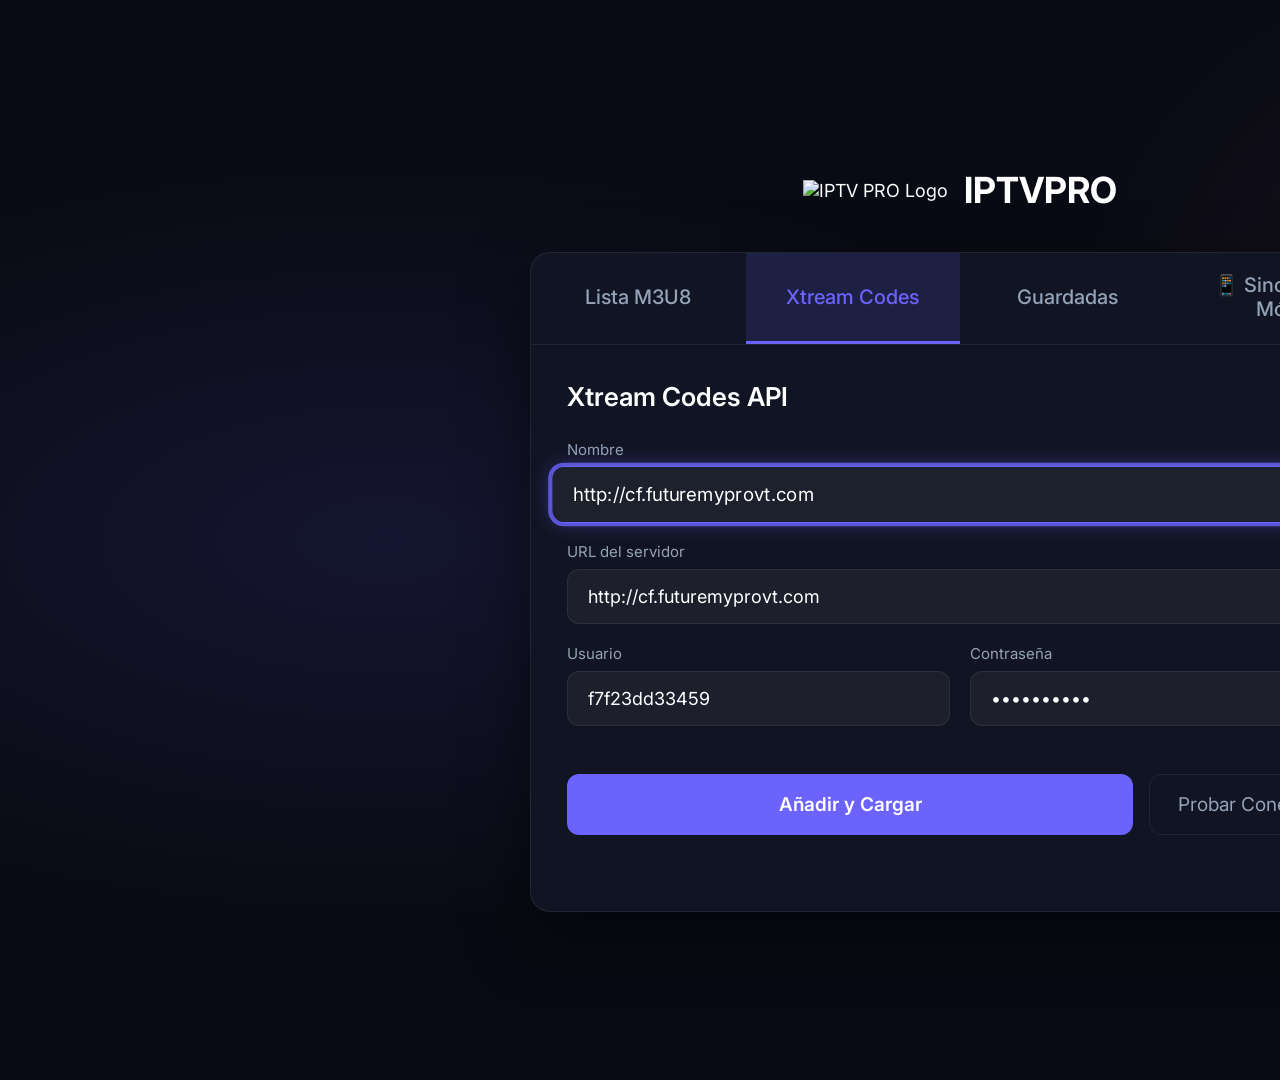
==== index.html @ 4539657c "feat: implement Tizen AVPlay video wrapper and virtual list rendering for channel grid" ====
<!DOCTYPE html>
<html lang="es">

<head>
  <meta charset="UTF-8" />
  <meta name="viewport" content="width=1920" />
  <title>IPTV Player</title>
  <script type="text/javascript" src="$WEBAPIS/webapis/webapis.js"></script>
  <link rel="preconnect" href="https://fonts.googleapis.com" />
  <link href="https://fonts.googleapis.com/css2?family=Inter:wght@300;400;500;600;700&display=swap" rel="stylesheet" />
  <link rel="stylesheet" href="css/main.css" />
  <link rel="stylesheet" href="css/components.css" />
</head>

<body>
  <div id="app">

    <!-- CAPA GLOBAL PARA VIDEO -->
  <div id="video-layer" style="position:absolute; left:0; top:0; width:0; height:0; z-index:50; pointer-events:none;">
    <object id="av-player" type="application/avplayer" style="width:100%; height:100%; display:block;"></object>
  </div>

    <!-- ══ SETUP ══ -->
    <div id="view-setup" class="view active">
      <div class="setup-bg"></div>
      <div class="setup-container">
        <div class="setup-logo">
          <img src="img/logo.png" alt="IPTV PRO Logo" class="logo-img" />
          <h1 class="app-title">IPTV<span class="title-pro">PRO</span></h1>
        </div>
        <div class="setup-card">
          <div class="tab-bar">
            <button class="tab-btn active" data-tab="m3u">Lista M3U8</button>
            <button class="tab-btn" data-tab="xtream">Xtream Codes</button>
            <button class="tab-btn" data-tab="saved">Guardadas</button>
            <button class="tab-btn" data-tab="sync">📱 Sincronizar Móvil</button>
          </div>

          <!-- M3U8 -->
          <div id="tab-content-m3u" class="tab-content active">
            <h2 class="form-title">Añadir Lista M3U8</h2>
            <div class="form-group"><label>Nombre</label>
              <input type="text" id="m3u-name" class="tv-input" placeholder="Mi lista IPTV" />
            </div>
            <div class="form-group"><label>URL del fichero M3U8</label>
              <input type="text" id="m3u-url" class="tv-input" placeholder="http://proveedor.com/lista.m3u8" />
            </div>
            <div class="form-group"><label>URL EPG / XMLTV (opcional)</label>
              <input type="text" id="m3u-epg" class="tv-input" placeholder="http://proveedor.com/epg.xml" />
            </div>
            <div class="form-actions">
              <button class="btn-primary" id="btn-add-m3u">Añadir y Cargar</button>
              <button class="btn-secondary" id="btn-test-m3u">Probar URL</button>
            </div>
            <div id="m3u-status" class="status-msg"></div>
          </div>

          <!-- Xtream -->
          <div id="tab-content-xtream" class="tab-content">
            <h2 class="form-title">Xtream Codes API</h2>
            <div class="form-group"><label>Nombre</label>
              <input type="text" id="xt-name" class="tv-input" placeholder="Mi IPTV Premium" />
            </div>
            <div class="form-group"><label>URL del servidor</label>
              <input type="text" id="xt-server" class="tv-input" placeholder="http://servidor.com:8080" />
            </div>
            <div class="form-row">
              <div class="form-group"><label>Usuario</label>
                <input type="text" id="xt-user" class="tv-input" placeholder="usuario" />
              </div>
              <div class="form-group"><label>Contraseña</label>
                <input type="password" id="xt-pass" class="tv-input" placeholder="contraseña" />
              </div>
            </div>
            <div class="form-actions">
              <button class="btn-primary" id="btn-add-xtream">Añadir y Cargar</button>
              <button class="btn-secondary" id="btn-test-xtream">Probar Conexión</button>
            </div>
            <div id="xt-status" class="status-msg"></div>
          </div>

          <!-- Saved -->
          <div id="tab-content-saved" class="tab-content">
            <h2 class="form-title">Listas Guardadas</h2>
            <div id="saved-list" class="saved-list">
              <p class="empty-msg">No hay listas guardadas</p>
            </div>
          </div>

          <!-- Sync -->
          <div id="tab-content-sync" class="tab-content">
            <h2 class="form-title">Sincronización Remota</h2>
            <p class="sync-desc" style="color:var(--text-sec); margin-bottom: 20px;">
              Escanea el código QR o introduce el PIN en la web remota.
            </p>
            <div class="sync-panel"
              style="display: flex; gap: 40px; align-items: center; background: rgba(0,0,0,0.3); padding: 30px; border-radius: 12px;">
              <div id="qrcode-container" class="qrcode-box" style="background:#fff; padding:15px; border-radius:8px;">
              </div>
              <div class="sync-info" style="display: flex; flex-direction: column; gap: 15px;">
                <span class="sync-label" style="font-size: 1.2rem; color:var(--text-dim)">PIN de tu TV:</span>
                <span id="sync-code" class="sync-code"
                  style="font-size: 3rem; font-weight: bold; letter-spacing: 5px; color: var(--primary);">----</span>
                <span id="sync-status" class="status-msg" style="margin:0; text-align:left;">Iniciando servicio
                  P2P...</span>
              </div>
            </div>
          </div>
        </div>
      </div>

      <!-- Popup de progreso al añadir lista -->
      <div id="setup-progress" class="setup-progress hidden">
        <div class="sp-card">
          <div class="sp-spinner">
            <div class="spinner"></div>
          </div>
          <div class="sp-body">
            <div id="sp-title" class="sp-title">Conectando…</div>
            <div id="sp-sub" class="sp-sub"></div>
            <div class="sp-bar-wrap">
              <div class="sp-bar">
                <div id="sp-fill" class="sp-fill"></div>
              </div>
              <span id="sp-pct" class="sp-pct">0%</span>
            </div>
            <ul class="sp-steps" id="sp-steps"></ul>
          </div>
        </div>
      </div>
    </div>

    <!-- ══ CANALES ══ -->
    <div id="view-channels" class="view">
      <div class="channels-layout">
        <aside class="sidebar">
          <div class="sidebar-header" style="display: flex; align-items: center; justify-content: space-between; padding: 24px 30px;">
            <div style="display: flex; align-items: center; gap: 16px;">
              <img src="img/logo.png" alt="IPTV Logo" class="sidebar-logo-img" style="height: 48px; border-radius: 12px; box-shadow: 0 4px 12px rgba(0,0,0,0.3);" />
              <span style="font-size: 22px; font-weight: 700; color: var(--text); letter-spacing: -0.5px; white-space: nowrap;">IPTV Player</span>
            </div>
            <div style="display: flex; align-items: center; gap: 8px;">
              <button class="sidebar-btn" id="btn-open-search" style="font-size: 20px; padding: 8px;">🔍</button>
              <button class="sidebar-btn" id="btn-open-setup" style="font-size: 20px; padding: 8px;">⚙️</button>
            </div>
          </div>
          <ul class="group-list" id="group-list"></ul>
        </aside>

        <main class="channel-panel">
          <div class="panel-header" style="display: flex; flex-direction: column; gap: 10px;">
            <div style="display: flex; align-items: baseline; justify-content: space-between;">
              <h2 id="current-group-name">Todos los canales</h2>
              <span id="channel-count" class="channel-count"></span>
            </div>
            <div id="search-bar" class="search-bar hidden">
              <input type="text" id="search-input" class="search-input tv-input" placeholder="Buscar canal..." />
              <span id="search-count" style="font-size: 14px; color: var(--text-sec); margin-left: 10px;"></span>
            </div>
          </div>
          <!-- VirtualList renders here -->
          <div class="channel-grid" id="channel-grid"></div>
        </main>
      </div>

    </div>

    <!-- ══ REPRODUCTOR ══ -->
    <div id="view-player" class="view" tabindex="-1">
      <!-- El video vive en #video-layer (fuera del flow de vistas) -->
      <div id="buffer-spinner" class="buffer-spinner hidden">
        <div class="spinner"></div>
      </div>
      <div id="player-error" class="error-overlay hidden">
        <div class="error-icon">⚠️</div>
        <div class="error-msg">Canal no operativo</div>
        <div class="error-sub">El servidor no responde o el enlace está inactivo</div>
      </div>
    </div>

    <!-- ══ EPG ══ -->
    <div id="view-epg" class="view">
      <div class="epg-layout">
        <div class="epg-header">
          <h2 class="epg-title">📅 Guía de Programación</h2>
          <div class="epg-time-nav">
            <button class="epg-nav-btn" id="epg-prev">◀ -3h</button>
            <span id="epg-current-time" class="epg-current-time"></span>
            <button class="epg-nav-btn" id="epg-next">+3h ▶</button>
          </div>
        </div>
        <div class="epg-container">
          <div class="epg-timeline" id="epg-timeline"></div>
          <div class="epg-grid-wrap">
            <div class="epg-channels-col" id="epg-channels-col"></div>
            <div class="epg-grid" id="epg-grid"></div>
          </div>
        </div>
        <div class="epg-detail" id="epg-detail">
          <p class="epg-detail-empty">Selecciona un programa para ver detalles</p>
        </div>
      </div>
    </div>

    <!-- Toast / Loading -->
    <div id="toast" class="toast hidden"></div>
    <div id="loading" class="loading-overlay hidden">
      <div class="loading-content">
        <div class="spinner large"></div>
        <p id="loading-msg">Cargando...</p>
      </div>
    </div>
  </div>

  <script src="js/lib/peerjs.min.js"></script>
  <script src="js/lib/qrcode.min.js"></script>
  <script src="js/sync.js"></script>
  <script src="js/storage.js"></script>
  <script src="js/keyHandler.js"></script>
  <script src="js/playlist.js"></script>
  <script src="js/epg.js"></script>
  <script src="js/player.js"></script>
  <script src="js/favorites.js"></script>
  <script src="js/search.js"></script>
  <script src="js/virtual-list.js"></script>
  <script src="js/setup-progress.js"></script>
  <script src="js/app.js"></script>
</body>

</html>
---- css/main.css ----
/* =====================================================
   IPTV Player — Design System & Global Styles
   Samsung Tizen 9 / S91F 4K OLED
   ===================================================== */

@import url('https://fonts.googleapis.com/css2?family=Inter:wght@300;400;500;600;700&display=swap');

:root {
  /* Colors */
  --bg:         #090B14;
  --bg-card:    #111422;
  --bg-hover:   #1A1E32;
  --accent:     #6C63FF;
  --accent2:    #FF6584;
  --accent-dim: rgba(108,99,255,0.15);
  --green:      #4ADE80;
  --yellow:     #FACC15;
  --text:       #FFFFFF;
  --text-sec:   #94A3B8;
  --text-dim:   #475569;
  --border:     rgba(255,255,255,0.07);
  --focus-ring: 0 0 0 3px rgba(108,99,255,0.8), 0 0 20px rgba(108,99,255,0.4);

  /* Sizing */
  --sidebar-w:  280px;
  --info-w:     340px;
  --font:       'Inter', sans-serif;
}

*, *::before, *::after { box-sizing: border-box; margin: 0; padding: 0; }

html, body {
  width: 1920px; height: 1080px;
  overflow: hidden;
  background: var(--bg);
  color: var(--text);
  font-family: var(--font);
  font-size: 18px;
  -webkit-font-smoothing: antialiased;
}

#app { width: 1920px; height: 1080px; position: relative; }

/* ── VIEWS ── */
.view { position: absolute; inset: 0; display: none; }
.view.active { display: flex; }

/* ── FOCUS ── */
.focusable:focus, [tabindex]:focus { outline: none; }
.focused {
  box-shadow: var(--focus-ring);
  transform: scale(1.04);
  transition: transform 0.15s, box-shadow 0.15s;
}

/* ── SCROLLBAR ── */
::-webkit-scrollbar { width: 4px; height: 4px; }
::-webkit-scrollbar-track { background: transparent; }
::-webkit-scrollbar-thumb { background: var(--accent-dim); border-radius: 2px; }

/* =====================================================
   SETUP VIEW
   ===================================================== */
#view-setup {
  display: none;
  align-items: center;
  justify-content: center;
  background: var(--bg);
}
#view-setup.active {
  display: flex;
}

.setup-bg {
  position: absolute; inset: 0;
  background:
    radial-gradient(ellipse 60% 50% at 20% 50%, rgba(108,99,255,0.12) 0%, transparent 70%),
    radial-gradient(ellipse 40% 60% at 80% 30%, rgba(255,101,132,0.08) 0%, transparent 60%);
  pointer-events: none;
}

.setup-container {
  position: relative;
  display: flex;
  flex-direction: column;
  align-items: center;
  gap: 40px;
  width: 860px;
}

.setup-logo {
  display: flex;
  align-items: center;
  gap: 16px;
}
.logo-icon {
  font-size: 48px;
  color: var(--accent);
  filter: drop-shadow(0 0 16px var(--accent));
}
.logo-text {
  font-size: 52px;
  font-weight: 700;
  letter-spacing: -1px;
}
.logo-text .accent { color: var(--accent); }

.setup-card {
  width: 100%;
  background: var(--bg-card);
  border: 1px solid var(--border);
  border-radius: 20px;
  overflow: hidden;
  box-shadow: 0 24px 64px rgba(0,0,0,0.5);
}

/* Tabs */
.tab-bar {
  display: flex;
  border-bottom: 1px solid var(--border);
}
.tab-btn {
  flex: 1;
  padding: 20px;
  background: transparent;
  border: none;
  color: var(--text-sec);
  font-family: var(--font);
  font-size: 20px;
  font-weight: 500;
  cursor: pointer;
  transition: all 0.2s;
  border-bottom: 3px solid transparent;
}
.tab-btn.active, .tab-btn.focused {
  color: var(--accent);
  border-bottom-color: var(--accent);
  background: var(--accent-dim);
}

.tab-content { display: none; padding: 36px; }
.tab-content.active { display: block; }

.form-title {
  font-size: 26px;
  font-weight: 600;
  margin-bottom: 28px;
  color: var(--text);
}

.form-group { margin-bottom: 20px; }
.form-group label { display: block; font-size: 15px; color: var(--text-sec); margin-bottom: 8px; }

.form-row { display: grid; grid-template-columns: 1fr 1fr; gap: 20px; }

.tv-input {
  width: 100%;
  padding: 16px 20px;
  background: rgba(255,255,255,0.05);
  border: 1px solid var(--border);
  border-radius: 12px;
  color: var(--text);
  font-family: var(--font);
  font-size: 18px;
  transition: border-color 0.2s, box-shadow 0.2s;
}
.tv-input:focus, .tv-input.focused {
  outline: none;
  border-color: var(--accent);
  box-shadow: var(--focus-ring);
}
.tv-input::placeholder { color: var(--text-dim); }

.form-actions { display: flex; gap: 16px; margin-top: 28px; }

.btn-primary {
  flex: 1;
  padding: 18px;
  background: var(--accent);
  border: none;
  border-radius: 12px;
  color: #fff;
  font-family: var(--font);
  font-size: 19px;
  font-weight: 600;
  cursor: pointer;
  transition: all 0.2s;
}
.btn-primary.focused, .btn-primary:hover {
  background: #8078FF;
  box-shadow: var(--focus-ring);
  transform: scale(1.03);
}

.btn-secondary {
  padding: 18px 28px;
  background: transparent;
  border: 1px solid var(--border);
  border-radius: 12px;
  color: var(--text-sec);
  font-family: var(--font);
  font-size: 19px;
  cursor: pointer;
  transition: all 0.2s;
}
.btn-secondary.focused { border-color: var(--accent); color: var(--accent); box-shadow: var(--focus-ring); }

.status-msg { margin-top: 16px; font-size: 16px; min-height: 24px; }
.status-msg.success { color: var(--green); }
.status-msg.error   { color: var(--accent2); }

/* Saved list */
.saved-list { display: flex; flex-direction: column; gap: 12px; min-height: 100px; }
.saved-item {
  display: flex;
  align-items: center;
  gap: 16px;
  padding: 16px 20px;
  background: rgba(255,255,255,0.04);
  border: 1px solid var(--border);
  border-radius: 12px;
  cursor: pointer;
  transition: all 0.15s;
}
.saved-item.focused { border-color: var(--accent); background: var(--accent-dim); box-shadow: var(--focus-ring); }
.saved-item-icon { font-size: 24px; }
.saved-item-info { flex: 1; }
.saved-item-name { font-size: 19px; font-weight: 600; }
.saved-item-type { font-size: 14px; color: var(--text-sec); }
.saved-item-del {
  padding: 8px 14px;
  background: transparent;
  border: 1px solid rgba(255,101,132,0.3);
  border-radius: 8px;
  color: var(--accent2);
  font-size: 16px;
  cursor: pointer;
}
.saved-item-del.focused { background: rgba(255,101,132,0.1); box-shadow: 0 0 0 2px var(--accent2); }
.empty-msg { color: var(--text-dim); font-size: 18px; text-align: center; padding: 40px; }

/* ── Setup Progress Popup ── */
.setup-progress {
  position: absolute;
  inset: 0;
  display: flex;
  align-items: center;
  justify-content: center;
  background: rgba(9,11,20,0.75);
  backdrop-filter: blur(6px);
  z-index: 200;
  animation: spFadeIn 0.2s ease;
}
.setup-progress.hidden { display: none; }
@keyframes spFadeIn {
  from { opacity: 0; }
  to   { opacity: 1; }
}
.sp-card {
  display: flex;
  align-items: flex-start;
  gap: 28px;
  background: var(--bg-card);
  border: 1px solid rgba(108,99,255,0.35);
  border-radius: 20px;
  padding: 36px 40px;
  width: 600px;
  box-shadow: 0 24px 80px rgba(0,0,0,0.6), 0 0 0 1px rgba(108,99,255,0.15);
  animation: spSlideUp 0.25s cubic-bezier(0.34,1.56,0.64,1);
}
@keyframes spSlideUp {
  from { opacity: 0; transform: translateY(30px) scale(0.96); }
  to   { opacity: 1; transform: translateY(0) scale(1); }
}
.sp-spinner { flex-shrink: 0; padding-top: 4px; }
.sp-body { flex: 1; min-width: 0; }
.sp-title {
  font-size: 22px;
  font-weight: 700;
  color: var(--text);
  margin-bottom: 6px;
}
.sp-sub {
  font-size: 15px;
  color: var(--text-sec);
  margin-bottom: 20px;
  min-height: 20px;
}
.sp-bar-wrap {
  display: flex;
  align-items: center;
  gap: 12px;
  margin-bottom: 20px;
}
.sp-bar {
  flex: 1;
  height: 6px;
  background: rgba(255,255,255,0.08);
  border-radius: 3px;
  overflow: hidden;
}
.sp-fill {
  height: 100%;
  width: 0%;
  background: linear-gradient(90deg, var(--accent), #a78bfa);
  border-radius: 3px;
  transition: width 0.4s ease;
}
.sp-pct {
  font-size: 14px;
  font-weight: 600;
  color: var(--accent);
  min-width: 36px;
  text-align: right;
}
.sp-steps {
  list-style: none;
  display: flex;
  flex-direction: column;
  gap: 8px;
}
.sp-step {
  display: flex;
  align-items: center;
  gap: 10px;
  font-size: 14px;
  color: var(--text-dim);
  transition: color 0.2s;
}
.sp-step.done  { color: var(--green); }
.sp-step.active { color: var(--text); font-weight: 500; }
.sp-step-icon { font-size: 15px; width: 18px; text-align: center; flex-shrink: 0; }

/* =====================================================
   CHANNELS VIEW
   ===================================================== */
#view-channels {
  display: none;
  flex-direction: column;
}
#view-channels.active { display: flex; }

.channels-layout {
  display: flex;
  width: 1920px;
  height: 1080px;
}

/* Sidebar */
.sidebar {
  width: var(--sidebar-w);
  background: var(--bg-card);
  border-right: 1px solid var(--border);
  display: flex;
  flex-direction: column;
  flex-shrink: 0;
}

.sidebar-header {
  padding: 24px 20px 20px;
  border-bottom: 1px solid var(--border);
}
.sidebar-logo { font-size: 22px; font-weight: 700; color: var(--accent); letter-spacing: 1px; }

.group-list {
  flex: 1;
  list-style: none;
  overflow-y: auto;
  padding: 8px 0;
}

.group-item {
  display: flex;
  align-items: center;
  gap: 12px;
  padding: 14px 20px;
  cursor: pointer;
  border-left: 3px solid transparent;
  transition: all 0.15s;
  font-size: 17px;
  color: var(--text-sec);
}
.group-item:hover, .group-item.focused {
  background: var(--bg-hover);
  color: var(--text);
}
.group-item.active {
  background: var(--accent-dim);
  border-left-color: var(--accent);
  color: var(--accent);
  font-weight: 600;
}
.group-item .group-count {
  margin-left: auto;
  font-size: 13px;
  background: rgba(255,255,255,0.1);
  padding: 2px 8px;
  border-radius: 10px;
}

.sidebar-footer {
  padding: 16px;
  border-top: 1px solid var(--border);
  display: flex;
  gap: 8px;
}
.sidebar-btn {
  flex: 1;
  padding: 12px;
  background: rgba(255,255,255,0.05);
  border: 1px solid var(--border);
  border-radius: 10px;
  font-size: 20px;
  cursor: pointer;
  transition: all 0.15s;
}
.sidebar-btn.focused { border-color: var(--accent); background: var(--accent-dim); box-shadow: var(--focus-ring); }

/* Channel panel */
.channel-panel {
  flex: 1;
  display: flex;
  flex-direction: column;
.panel-header {
  padding: 30px 40px 10px 40px;
  display: flex;
  align-items: baseline;
  justify-content: space-between;
}
.header-search-btn {
  background: rgba(255,255,255,0.05);
  border: 1px solid rgba(255,255,255,0.1);
  border-radius: 8px;
  padding: 10px 20px;
  color: var(--text);
  cursor: pointer;
  font-family: var(--font);
  font-size: 1.1rem;
  transition: all 0.2s;
  display: flex;
  align-items: center;
  gap: 10px;
}
.header-search-btn.focused {
  background: var(--primary);
  border-color: var(--primary);
  box-shadow: 0 0 15px var(--focus-ring);
  transform: scale(1.02);
}
.panel-header h2 { font-size: 26px; font-weight: 600; margin: 0; }
.channel-count { font-size: 15px; color: var(--text-sec); background: rgba(255,255,255,0.07); padding: 4px 12px; border-radius: 10px; }

.channel-grid {
  flex: 1;
  overflow-y: auto;
  padding: 16px;
  display: grid;
  grid-template-columns: repeat(3, 1fr);
  gap: 12px;
  align-content: start;
}

.channel-card {
  display: flex;
  align-items: center;
  gap: 14px;
  padding: 14px 16px;
  background: rgba(255,255,255,0.03);
  border: 1px solid var(--border);
  border-radius: 12px;
  cursor: pointer;
  transition: all 0.15s;
  position: relative;
}
.channel-card:hover { background: var(--bg-hover); }
.channel-card.focused {
  background: var(--accent-dim);
  border-color: var(--accent);
  box-shadow: var(--focus-ring);
  transform: scale(1.02);
}
.channel-card.playing { border-color: var(--green); }
.channel-card.playing::after {
  content: '▶';
  position: absolute;
  top: 8px; right: 10px;
  font-size: 11px;
  color: var(--green);
}
.channel-logo {
  width: 44px; height: 44px;
  object-fit: contain;
  border-radius: 8px;
  background: rgba(255,255,255,0.05);
  flex-shrink: 0;
}
.channel-logo-fallback {
  width: 44px; height: 44px;
  border-radius: 8px;
  background: var(--accent-dim);
  display: flex;
  align-items: center;
  justify-content: center;
  font-size: 20px;
  flex-shrink: 0;
}
.channel-info { flex: 1; min-width: 0; }
.channel-name {
  font-size: 16px;
  font-weight: 500;
  white-space: nowrap;
  overflow: hidden;
  text-overflow: ellipsis;
}
.channel-prog { font-size: 13px; color: var(--text-sec); margin-top: 2px; white-space: nowrap; overflow: hidden; text-overflow: ellipsis; }
.channel-num { font-size: 13px; color: var(--text-dim); }
.fav-badge { position: absolute; top: 8px; right: 10px; color: var(--yellow); font-size: 14px; }

/* Search bar */
.search-bar {
  position: fixed;
  bottom: 40px;
  left: 50%;
  transform: translateX(-50%);
  display: flex;
  align-items: center;
  gap: 12px;
  background: var(--bg-card);
  border: 1px solid var(--accent);
  border-radius: 40px;
  padding: 14px 24px;
  width: 700px;
  box-shadow: 0 8px 32px rgba(0,0,0,0.4), var(--focus-ring);
  z-index: 100;
}
.search-bar.hidden { display: none; }
.search-icon { font-size: 22px; }
.search-input {
  flex: 1;
  background: transparent;
  border: none;
  color: var(--text);
  font-family: var(--font);
  font-size: 20px;
  outline: none;
}
.search-count { font-size: 15px; color: var(--text-sec); }

/* =====================================================
   PLAYER VIEW
   ===================================================== */
#view-player { background: transparent; }

/* #av-player debe SIEMPRE rellenar su contenedor (video-layer).
   El agujero visible = tamaño del contenedor = lo que AVPlay debe mostrar. */
#av-player {
  display: block;
  width: 100%;
  height: 100%;
}

/* Overlay */
.player-overlay {
  position: absolute;
  inset: 0;
  background: linear-gradient(to top, rgba(0,0,0,0.9) 0%, transparent 50%, rgba(0,0,0,0.5) 100%);
  display: flex;
  flex-direction: column;
  justify-content: space-between;
  padding: 40px 60px;
  transition: opacity 0.3s;
  z-index: 10;
}
.player-overlay.hidden { opacity: 0; pointer-events: none; }

.overlay-top { display: flex; justify-content: space-between; align-items: center; }
.overlay-channel { display: flex; align-items: center; gap: 20px; }
.overlay-logo { width: 64px; height: 64px; object-fit: contain; border-radius: 12px; background: rgba(255,255,255,0.1); }
.ch-num { font-size: 18px; color: var(--text-sec); }
.ch-name { font-size: 36px; font-weight: 700; }
.overlay-time { font-size: 32px; font-weight: 300; color: var(--text-sec); }

.overlay-bottom { }
.overlay-program { display: flex; gap: 60px; margin-bottom: 16px; }
.program-current, .program-next { display: flex; flex-direction: column; gap: 4px; }
.prog-label { font-size: 13px; color: var(--accent); font-weight: 600; letter-spacing: 2px; }
.prog-title { font-size: 22px; font-weight: 600; }
.prog-time { font-size: 15px; color: var(--text-sec); }
.program-next .prog-label { color: var(--text-dim); }
.program-next .prog-title { color: var(--text-sec); font-weight: 400; }

.progress-bar {
  height: 4px;
  background: rgba(255,255,255,0.15);
  border-radius: 2px;
  margin-bottom: 20px;
}
.progress-fill {
  height: 100%;
  background: var(--accent);
  border-radius: 2px;
  transition: width 1s linear;
}

.overlay-hints { display: flex; gap: 40px; }
.overlay-hints span { font-size: 15px; color: rgba(255,255,255,0.6); display: flex; align-items: center; gap: 8px; }

/* Buffer */
.buffer-spinner {
  position: absolute;
  inset: 0;
  display: flex;
  align-items: center;
  justify-content: center;
  background: rgba(0,0,0,0.4);
}
.buffer-spinner.hidden { display: none; }

.spinner {
  width: 60px; height: 60px;
  border: 3px solid rgba(255,255,255,0.1);
  border-top-color: var(--accent);
  border-radius: 50%;
  animation: spin 0.8s linear infinite;
}
.spinner.large { width: 80px; height: 80px; }
@keyframes spin { to { transform: rotate(360deg); } }

/* =====================================================
   EPG VIEW
   ===================================================== */
#view-epg { flex-direction: column; }

.epg-layout { display: flex; flex-direction: column; height: 1080px; }

.epg-header {
  padding: 20px 40px;
  border-bottom: 1px solid var(--border);
  display: flex;
  align-items: center;
  justify-content: space-between;
  background: var(--bg-card);
}
.epg-title { font-size: 28px; font-weight: 700; }
.epg-time-nav { display: flex; align-items: center; gap: 20px; }
.epg-nav-btn {
  padding: 10px 20px;
  background: rgba(255,255,255,0.07);
  border: 1px solid var(--border);
  border-radius: 10px;
  color: var(--text);
  font-family: var(--font);
  font-size: 16px;
  cursor: pointer;
  transition: all 0.15s;
}
.epg-nav-btn.focused { border-color: var(--accent); color: var(--accent); box-shadow: var(--focus-ring); }
.epg-current-time { font-size: 22px; font-weight: 600; color: var(--accent); min-width: 120px; text-align: center; }

.epg-container {
  flex: 1;
  display: flex;
  flex-direction: column;
  overflow: hidden;
}

.epg-timeline {
  height: 40px;
  display: flex;
  padding-left: 200px;
  background: var(--bg-card);
  border-bottom: 1px solid var(--border);
  overflow: hidden;
  flex-shrink: 0;
}
.epg-time-slot {
  flex-shrink: 0;
  width: 200px;
  font-size: 14px;
  color: var(--text-sec);
  border-left: 1px solid var(--border);
  padding: 0 10px;
  display: flex;
  align-items: center;
}

.epg-grid-wrap {
  flex: 1;
  display: flex;
  overflow: hidden;
}

.epg-channels-col {
  width: 200px;
  flex-shrink: 0;
  overflow: hidden;
  border-right: 1px solid var(--border);
}
.epg-channel-row {
  height: 72px;
  display: flex;
  align-items: center;
  padding: 0 12px;
  gap: 10px;
  border-bottom: 1px solid var(--border);
  background: var(--bg-card);
}
.epg-ch-logo { width: 36px; height: 36px; object-fit: contain; border-radius: 6px; background: rgba(255,255,255,0.05); }
.epg-ch-name { font-size: 14px; font-weight: 500; white-space: nowrap; overflow: hidden; text-overflow: ellipsis; }

.epg-grid {
  flex: 1;
  overflow: auto;
  position: relative;
}
.epg-row {
  display: flex;
  height: 72px;
  border-bottom: 1px solid var(--border);
}
.epg-prog {
  flex-shrink: 0;
  height: 100%;
  border-right: 1px solid rgba(255,255,255,0.05);
  padding: 0 12px;
  display: flex;
  flex-direction: column;
  justify-content: center;
  gap: 2px;
  cursor: pointer;
  transition: background 0.1s;
  overflow: hidden;
}
.epg-prog:hover, .epg-prog.focused {
  background: var(--accent-dim);
  outline: 1px solid var(--accent);
}
.epg-prog.now-prog { background: rgba(74,222,128,0.08); }
.epg-prog-title { font-size: 14px; font-weight: 500; white-space: nowrap; overflow: hidden; text-overflow: ellipsis; }
.epg-prog-time  { font-size: 12px; color: var(--text-sec); }
.epg-now-line {
  position: absolute;
  top: 0; bottom: 0;
  width: 2px;
  background: var(--accent2);
  z-index: 10;
}

.epg-detail {
  height: 140px;
  border-top: 1px solid var(--border);
  background: var(--bg-card);
  padding: 20px 40px;
  display: flex;
  flex-direction: column;
  gap: 6px;
}
.epg-detail-empty { color: var(--text-dim); font-size: 17px; }
.epg-detail-title { font-size: 22px; font-weight: 600; }
.epg-detail-time  { font-size: 15px; color: var(--accent); }
.epg-detail-desc  { font-size: 15px; color: var(--text-sec); overflow: hidden; display: -webkit-box; -webkit-line-clamp: 2; -webkit-box-orient: vertical; }

/* =====================================================
   TOAST & LOADING
   ===================================================== */
.toast {
  position: fixed;
  bottom: 60px;
  left: 50%;
  transform: translateX(-50%);
  background: var(--bg-card);
  border: 1px solid var(--border);
  border-radius: 40px;
  padding: 14px 32px;
  font-size: 18px;
  font-weight: 500;
  z-index: 1000;
  box-shadow: 0 8px 32px rgba(0,0,0,0.5);
  animation: toastIn 0.3s ease;
  white-space: nowrap;
}
.toast.hidden { display: none; }
.toast.success { border-color: var(--green); color: var(--green); }
.toast.error   { border-color: var(--accent2); color: var(--accent2); }
.toast.info    { border-color: var(--accent); color: var(--accent); }
@keyframes toastIn { from { opacity: 0; transform: translateX(-50%) translateY(20px); } to { opacity: 1; transform: translateX(-50%) translateY(0); } }

.loading-overlay {
  position: fixed; inset: 0;
  background: rgba(9,11,20,0.85);
  display: flex;
  align-items: center;
  justify-content: center;
  z-index: 500;
  backdrop-filter: blur(4px);
}
.loading-overlay.hidden { display: none; }
.loading-content { display: flex; flex-direction: column; align-items: center; gap: 20px; }
.loading-content p { font-size: 20px; color: var(--text-sec); }
---- css/components.css ----
/* components.css — additional micro-animations */

/* Channel card number badge */
.ch-badge {
  position: absolute;
  top: 6px; left: 10px;
  font-size: 11px;
  color: var(--text-dim);
  font-weight: 600;
}

/* Favorite star animation */
@keyframes starPop {
  0%   { transform: scale(1); }
  50%  { transform: scale(1.6); }
  100% { transform: scale(1); }
}
.fav-pop { animation: starPop 0.3s ease; }

/* Group item icon */
.group-icon { font-size: 18px; }

/* Scrollable channel grid smooth scroll */
.channel-grid { scroll-behavior: smooth; }

/* EPG now-playing highlight */
.epg-prog.now-prog .epg-prog-title { color: var(--green); }

/* Skeleton loading shimmer */
@keyframes shimmer {
  0%   { background-position: -400px 0; }
  100% { background-position: 400px 0; }
}
.skeleton {
  background: linear-gradient(90deg, var(--bg-card) 25%, var(--bg-hover) 50%, var(--bg-card) 75%);
  background-size: 800px 100%;
  animation: shimmer 1.4s infinite;
  border-radius: 8px;
}

/* Volume/Error overlay */
.error-overlay {
  position: fixed; inset: 0;
  display: flex;
  flex-direction: column;
  align-items: center;
  justify-content: center;
  background: rgba(0,0,0,0.8);
  gap: 20px;
  z-index: 200;
}
.error-overlay.hidden { display: none; }
.error-icon { font-size: 72px; }
.error-msg { font-size: 26px; color: var(--accent2); font-weight: 600; }
.error-sub  { font-size: 18px; color: var(--text-sec); }
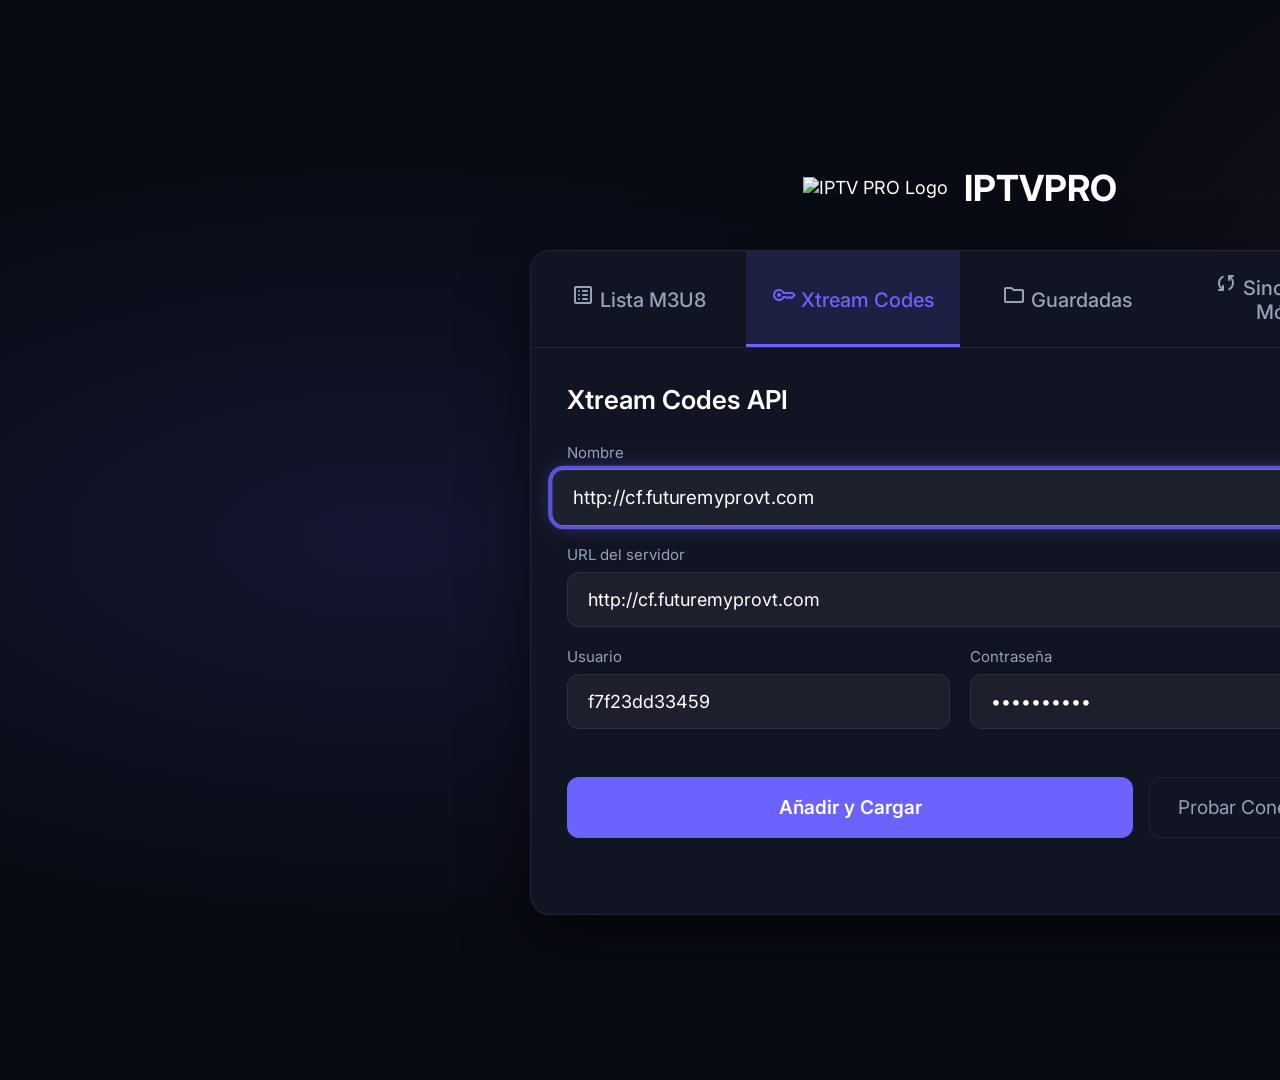
==== commit 1baadd0d: "feat: implement virtual list for channel grid and migrate UI icons to Material Symbols" ====
--- a/index.html
+++ b/index.html
@@ -8,6 +8,7 @@
   <script type="text/javascript" src="$WEBAPIS/webapis/webapis.js"></script>
   <link rel="preconnect" href="https://fonts.googleapis.com" />
   <link href="https://fonts.googleapis.com/css2?family=Inter:wght@300;400;500;600;700&display=swap" rel="stylesheet" />
+  <link rel="stylesheet" href="https://fonts.googleapis.com/css2?family=Material+Symbols+Rounded:opsz,wght,FILL,GRAD@24,400,1,0" />
   <link rel="stylesheet" href="css/main.css" />
   <link rel="stylesheet" href="css/components.css" />
 </head>
@@ -30,10 +31,10 @@
         </div>
         <div class="setup-card">
           <div class="tab-bar">
-            <button class="tab-btn active" data-tab="m3u">Lista M3U8</button>
-            <button class="tab-btn" data-tab="xtream">Xtream Codes</button>
-            <button class="tab-btn" data-tab="saved">Guardadas</button>
-            <button class="tab-btn" data-tab="sync">📱 Sincronizar Móvil</button>
+            <button class="tab-btn active" data-tab="m3u"><span class="material-symbols-rounded">list_alt</span> Lista M3U8</button>
+            <button class="tab-btn" data-tab="xtream"><span class="material-symbols-rounded">key</span> Xtream Codes</button>
+            <button class="tab-btn" data-tab="saved"><span class="material-symbols-rounded">folder</span> Guardadas</button>
+            <button class="tab-btn" data-tab="sync"><span class="material-symbols-rounded">sync</span> Sincronizar Móvil</button>
           </div>
 
           <!-- M3U8 -->
@@ -140,8 +141,8 @@
               <span style="font-size: 22px; font-weight: 700; color: var(--text); letter-spacing: -0.5px; white-space: nowrap;">IPTV Player</span>
             </div>
             <div style="display: flex; align-items: center; gap: 8px;">
-              <button class="sidebar-btn" id="btn-open-search" style="font-size: 20px; padding: 8px;">🔍</button>
-              <button class="sidebar-btn" id="btn-open-setup" style="font-size: 20px; padding: 8px;">⚙️</button>
+              <button class="sidebar-btn" id="btn-open-search" style="padding: 8px;"><span class="material-symbols-rounded">search</span></button>
+              <button class="sidebar-btn" id="btn-open-setup" style="padding: 8px;"><span class="material-symbols-rounded">settings</span></button>
             </div>
           </div>
           <ul class="group-list" id="group-list"></ul>
@@ -171,8 +172,8 @@
       <div id="buffer-spinner" class="buffer-spinner hidden">
         <div class="spinner"></div>
       </div>
-      <div id="player-error" class="error-overlay hidden">
-        <div class="error-icon">⚠️</div>
+      <div class="error-overlay hidden" id="player-error">
+        <span class="material-symbols-rounded error-icon">warning</span>
         <div class="error-msg">Canal no operativo</div>
         <div class="error-sub">El servidor no responde o el enlace está inactivo</div>
       </div>
@@ -182,11 +183,11 @@
     <div id="view-epg" class="view">
       <div class="epg-layout">
         <div class="epg-header">
-          <h2 class="epg-title">📅 Guía de Programación</h2>
+          <h2 class="epg-title"><span class="material-symbols-rounded" style="vertical-align: bottom; margin-right: 8px;">calendar_month</span>Guía de Programación</h2>
           <div class="epg-time-nav">
-            <button class="epg-nav-btn" id="epg-prev">◀ -3h</button>
+            <button class="epg-nav-btn" id="epg-prev"><span class="material-symbols-rounded">chevron_left</span> -3h</button>
             <span id="epg-current-time" class="epg-current-time"></span>
-            <button class="epg-nav-btn" id="epg-next">+3h ▶</button>
+            <button class="epg-nav-btn" id="epg-next">+3h <span class="material-symbols-rounded">chevron_right</span></button>
           </div>
         </div>
         <div class="epg-container">
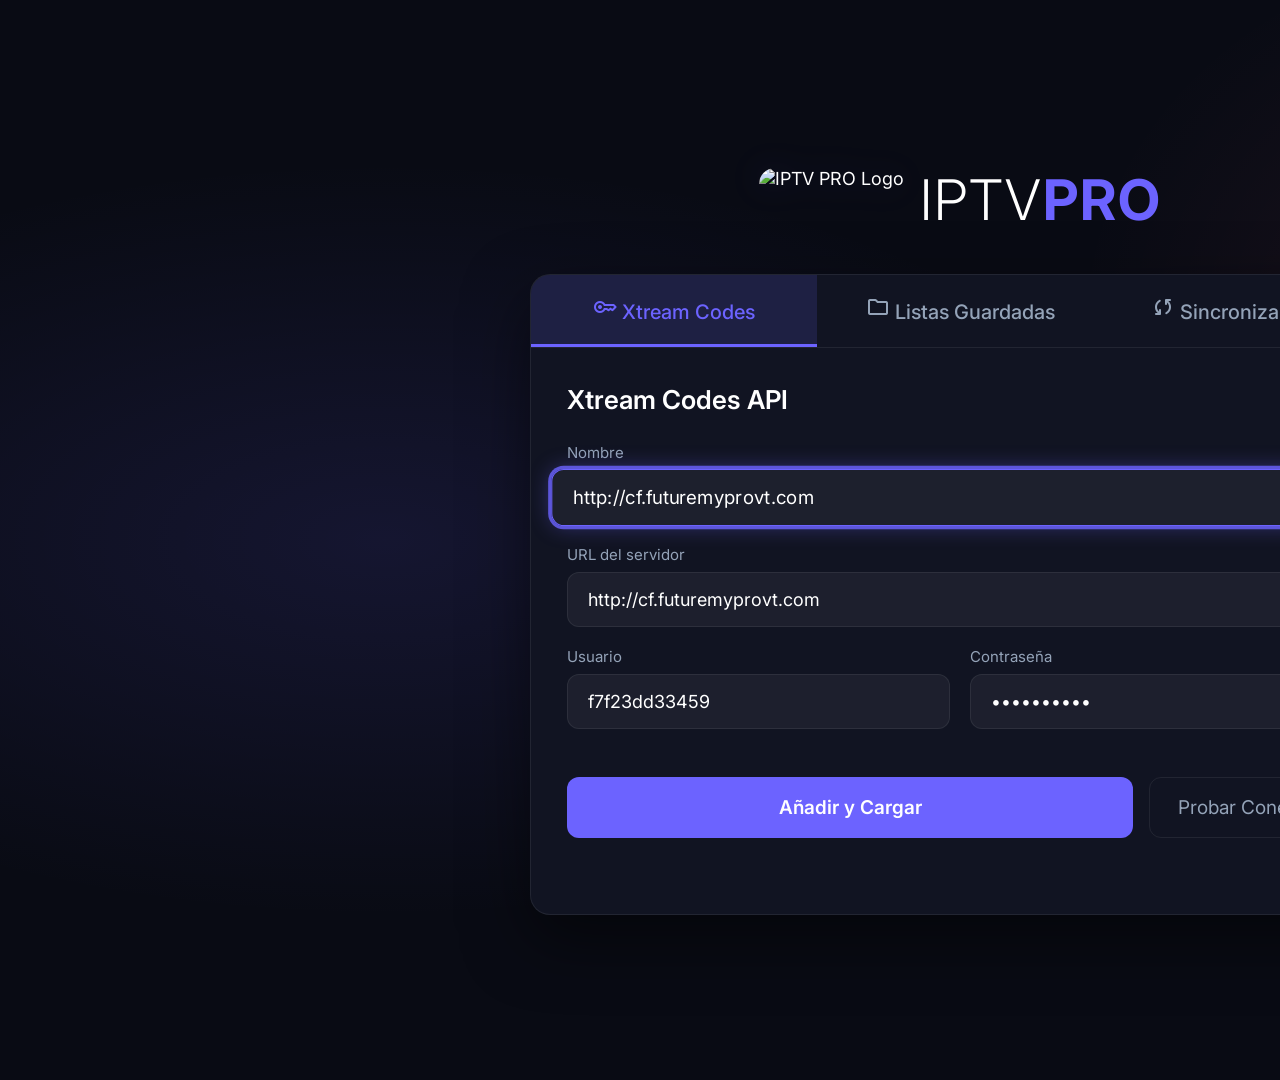
==== commit 2d68e213: "feat: implement IPTV playlist management module with Xtream Codes integration and Tizen-optimized UI" ====
--- a/index.html
+++ b/index.html
@@ -31,33 +31,13 @@
         </div>
         <div class="setup-card">
           <div class="tab-bar">
-            <button class="tab-btn active" data-tab="m3u"><span class="material-symbols-rounded">list_alt</span> Lista M3U8</button>
-            <button class="tab-btn" data-tab="xtream"><span class="material-symbols-rounded">key</span> Xtream Codes</button>
-            <button class="tab-btn" data-tab="saved"><span class="material-symbols-rounded">folder</span> Guardadas</button>
+            <button class="tab-btn active" data-tab="xtream"><span class="material-symbols-rounded">key</span> Xtream Codes</button>
+            <button class="tab-btn" data-tab="saved"><span class="material-symbols-rounded">folder</span> Listas Guardadas</button>
             <button class="tab-btn" data-tab="sync"><span class="material-symbols-rounded">sync</span> Sincronizar Móvil</button>
           </div>
 
-          <!-- M3U8 -->
-          <div id="tab-content-m3u" class="tab-content active">
-            <h2 class="form-title">Añadir Lista M3U8</h2>
-            <div class="form-group"><label>Nombre</label>
-              <input type="text" id="m3u-name" class="tv-input" placeholder="Mi lista IPTV" />
-            </div>
-            <div class="form-group"><label>URL del fichero M3U8</label>
-              <input type="text" id="m3u-url" class="tv-input" placeholder="http://proveedor.com/lista.m3u8" />
-            </div>
-            <div class="form-group"><label>URL EPG / XMLTV (opcional)</label>
-              <input type="text" id="m3u-epg" class="tv-input" placeholder="http://proveedor.com/epg.xml" />
-            </div>
-            <div class="form-actions">
-              <button class="btn-primary" id="btn-add-m3u">Añadir y Cargar</button>
-              <button class="btn-secondary" id="btn-test-m3u">Probar URL</button>
-            </div>
-            <div id="m3u-status" class="status-msg"></div>
-          </div>
-
           <!-- Xtream -->
-          <div id="tab-content-xtream" class="tab-content">
+          <div id="tab-content-xtream" class="tab-content active">
             <h2 class="form-title">Xtream Codes API</h2>
             <div class="form-group"><label>Nombre</label>
               <input type="text" id="xt-name" class="tv-input" placeholder="Mi IPTV Premium" />
--- a/css/main.css
+++ b/css/main.css
@@ -22,7 +22,7 @@
   --focus-ring: 0 0 0 3px rgba(108,99,255,0.8), 0 0 20px rgba(108,99,255,0.4);
 
   /* Sizing */
-  --sidebar-w:  280px;
+  --sidebar-w:  380px;
   --info-w:     340px;
   --font:       'Inter', sans-serif;
 }
@@ -93,17 +93,14 @@
   align-items: center;
   gap: 16px;
 }
-.logo-icon {
-  font-size: 48px;
-  color: var(--accent);
-  filter: drop-shadow(0 0 16px var(--accent));
-}
-.logo-text {
-  font-size: 52px;
-  font-weight: 700;
-  letter-spacing: -1px;
-}
-.logo-text .accent { color: var(--accent); }
+.logo-img {
+  height: 64px;
+  object-fit: contain;
+  border-radius: 16px;
+  filter: drop-shadow(0 0 16px var(--accent-dim));
+}
+.app-title { font-size: 56px; font-weight: 300; letter-spacing: 2px; }
+.title-pro { font-weight: 700; color: var(--accent); }
 
 .setup-card {
   width: 100%;
@@ -227,6 +224,16 @@
 .saved-item-info { flex: 1; }
 .saved-item-name { font-size: 19px; font-weight: 600; }
 .saved-item-type { font-size: 14px; color: var(--text-sec); }
+.saved-item-edit {
+  padding: 8px 14px;
+  background: transparent;
+  border: 1px solid rgba(128,120,255,0.3);
+  border-radius: 8px;
+  color: var(--accent);
+  font-size: 16px;
+  cursor: pointer;
+}
+.saved-item-edit.focused { background: rgba(128,120,255,0.1); box-shadow: 0 0 0 2px var(--accent); }
 .saved-item-del {
   padding: 8px 14px;
   background: transparent;
@@ -411,10 +418,11 @@
   border: 1px solid var(--border);
   border-radius: 10px;
   font-size: 20px;
+  color: var(--text);
   cursor: pointer;
   transition: all 0.15s;
 }
-.sidebar-btn.focused { border-color: var(--accent); background: var(--accent-dim); box-shadow: var(--focus-ring); }
+.sidebar-btn.focused { border-color: var(--accent); background: var(--accent-dim); box-shadow: var(--focus-ring); color: #fff; }
 
 /* Channel panel */
 .channel-panel {
@@ -514,7 +522,7 @@
 }
 .channel-prog { font-size: 13px; color: var(--text-sec); margin-top: 2px; white-space: nowrap; overflow: hidden; text-overflow: ellipsis; }
 .channel-num { font-size: 13px; color: var(--text-dim); }
-.fav-badge { position: absolute; top: 8px; right: 10px; color: var(--yellow); font-size: 14px; }
+.fav-badge { position: absolute; top: 8px; right: 10px; color: var(--accent2); font-size: 16px; }
 
 /* Search bar */
 .search-bar {
@@ -559,52 +567,6 @@
   height: 100%;
 }
 
-/* Overlay */
-.player-overlay {
-  position: absolute;
-  inset: 0;
-  background: linear-gradient(to top, rgba(0,0,0,0.9) 0%, transparent 50%, rgba(0,0,0,0.5) 100%);
-  display: flex;
-  flex-direction: column;
-  justify-content: space-between;
-  padding: 40px 60px;
-  transition: opacity 0.3s;
-  z-index: 10;
-}
-.player-overlay.hidden { opacity: 0; pointer-events: none; }
-
-.overlay-top { display: flex; justify-content: space-between; align-items: center; }
-.overlay-channel { display: flex; align-items: center; gap: 20px; }
-.overlay-logo { width: 64px; height: 64px; object-fit: contain; border-radius: 12px; background: rgba(255,255,255,0.1); }
-.ch-num { font-size: 18px; color: var(--text-sec); }
-.ch-name { font-size: 36px; font-weight: 700; }
-.overlay-time { font-size: 32px; font-weight: 300; color: var(--text-sec); }
-
-.overlay-bottom { }
-.overlay-program { display: flex; gap: 60px; margin-bottom: 16px; }
-.program-current, .program-next { display: flex; flex-direction: column; gap: 4px; }
-.prog-label { font-size: 13px; color: var(--accent); font-weight: 600; letter-spacing: 2px; }
-.prog-title { font-size: 22px; font-weight: 600; }
-.prog-time { font-size: 15px; color: var(--text-sec); }
-.program-next .prog-label { color: var(--text-dim); }
-.program-next .prog-title { color: var(--text-sec); font-weight: 400; }
-
-.progress-bar {
-  height: 4px;
-  background: rgba(255,255,255,0.15);
-  border-radius: 2px;
-  margin-bottom: 20px;
-}
-.progress-fill {
-  height: 100%;
-  background: var(--accent);
-  border-radius: 2px;
-  transition: width 1s linear;
-}
-
-.overlay-hints { display: flex; gap: 40px; }
-.overlay-hints span { font-size: 15px; color: rgba(255,255,255,0.6); display: flex; align-items: center; gap: 8px; }
-
 /* Buffer */
 .buffer-spinner {
   position: absolute;
@@ -630,6 +592,19 @@
    EPG VIEW
    ===================================================== */
 #view-epg { flex-direction: column; }
+
+.search-bar {
+  display: flex;
+  align-items: center;
+  margin-top: 10px;
+  animation: slideDown 0.2s ease-out;
+}
+.search-bar.hidden { display: none; }
+.search-input {
+  flex: 1;
+  max-width: 400px;
+}
+@keyframes slideDown { from { opacity: 0; transform: translateY(-10px); } to { opacity: 1; transform: translateY(0); } }
 
 .epg-layout { display: flex; flex-direction: column; height: 1080px; }
 
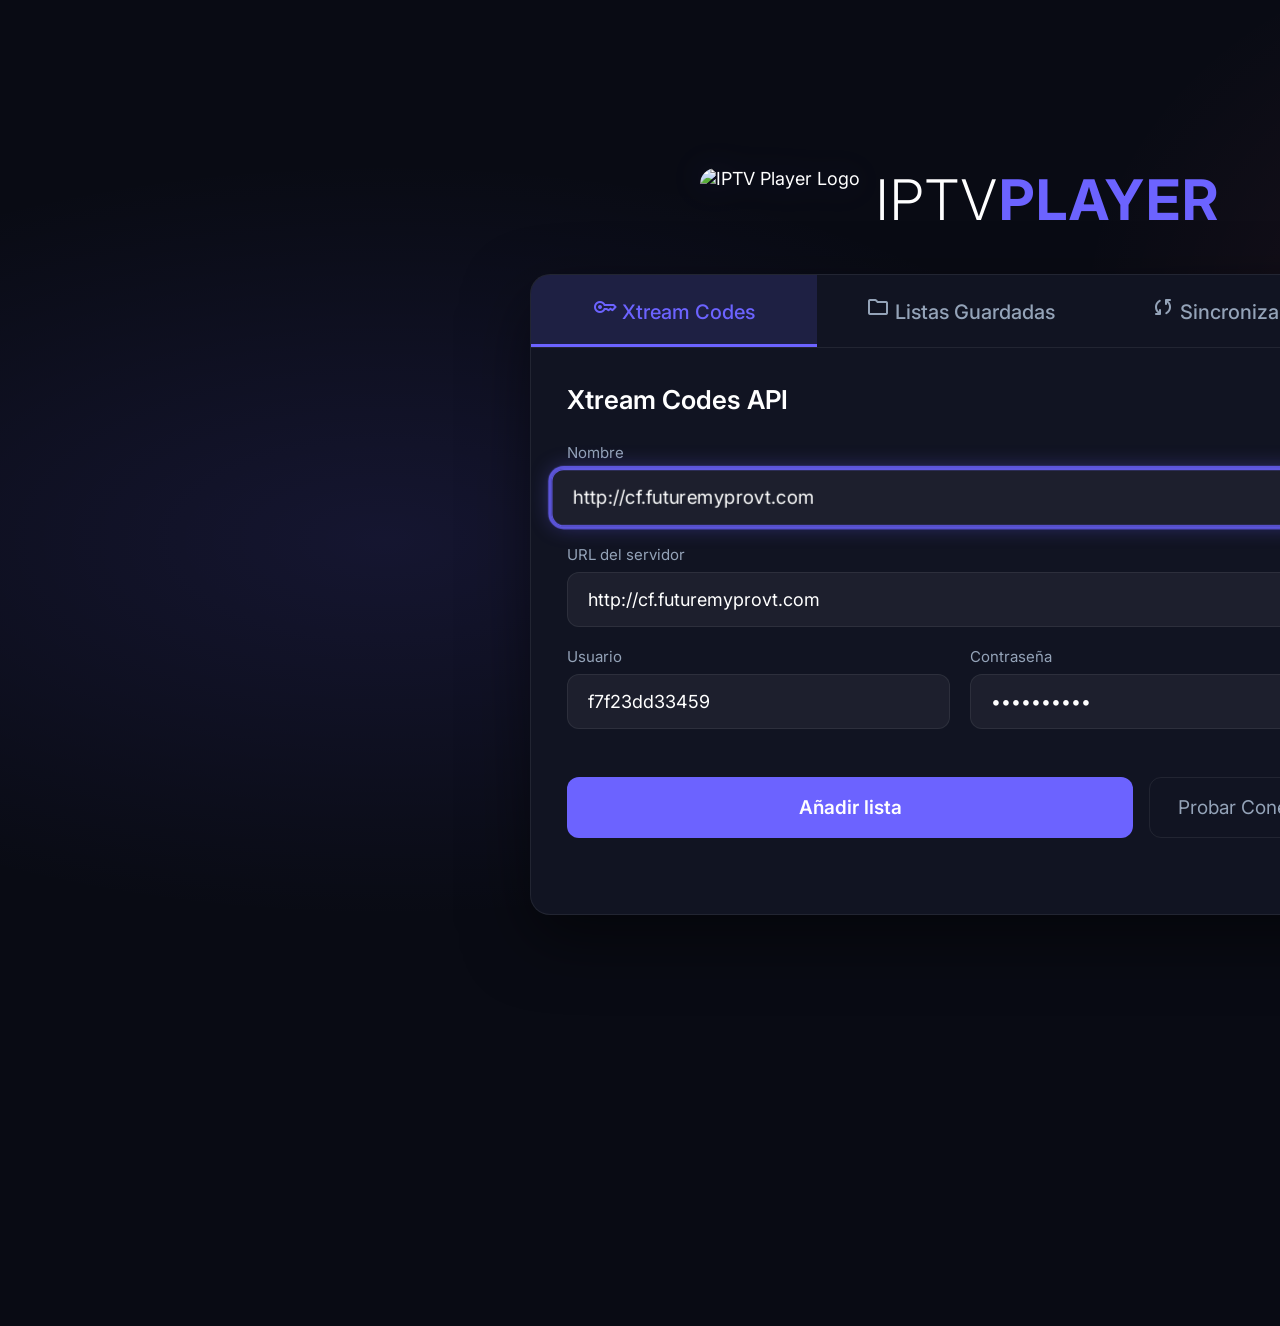
==== commit b6d2191e: "feat: implement core IPTV player architecture with setup, navigation, and playlist management module" ====
--- a/index.html
+++ b/index.html
@@ -26,8 +26,8 @@
       <div class="setup-bg"></div>
       <div class="setup-container">
         <div class="setup-logo">
-          <img src="img/logo.png" alt="IPTV PRO Logo" class="logo-img" />
-          <h1 class="app-title">IPTV<span class="title-pro">PRO</span></h1>
+          <img src="img/logo.png" alt="IPTV Player Logo" class="logo-img" />
+          <h1 class="app-title">IPTV<span class="title-player">PLAYER</span></h1>
         </div>
         <div class="setup-card">
           <div class="tab-bar">
@@ -54,7 +54,7 @@
               </div>
             </div>
             <div class="form-actions">
-              <button class="btn-primary" id="btn-add-xtream">Añadir y Cargar</button>
+              <button class="btn-primary" id="btn-add-xtream">Añadir lista</button>
               <button class="btn-secondary" id="btn-test-xtream">Probar Conexión</button>
             </div>
             <div id="xt-status" class="status-msg"></div>
@@ -130,9 +130,15 @@
 
         <main class="channel-panel">
           <div class="panel-header" style="display: flex; flex-direction: column; gap: 10px;">
-            <div style="display: flex; align-items: baseline; justify-content: space-between;">
-              <h2 id="current-group-name">Todos los canales</h2>
-              <span id="channel-count" class="channel-count"></span>
+            <div style="display: flex; align-items: baseline; justify-content: space-between; width: 100%;">
+              <div style="display: flex; align-items: baseline; gap: 16px;">
+                <h2 id="current-group-name">Todos los canales</h2>
+                <span id="channel-count" class="channel-count"></span>
+              </div>
+              <div id="channels-clock" style="display: flex; flex-direction: column; align-items: flex-end; justify-content: center; margin-top: -6px;">
+                <span id="channels-time" style="font-size: 24px; color: var(--text); font-weight: 600; letter-spacing: 0.5px;"></span>
+                <span id="channels-date" style="font-size: 13px; color: var(--text-sec); text-transform: capitalize;"></span>
+              </div>
             </div>
             <div id="search-bar" class="search-bar hidden">
               <input type="text" id="search-input" class="search-input tv-input" placeholder="Buscar canal..." />
@@ -144,10 +150,36 @@
         </main>
       </div>
 
-    </div>
+    <!-- PiP overlay: contenedor del video miniatura en vista canales -->
+    <div id="pip-box" class="pip-box hidden">
+      <div class="pip-info">
+        <span id="pip-name" class="pip-name"></span>
+      </div>
+    </div>
+
+  </div>
 
     <!-- ══ REPRODUCTOR ══ -->
     <div id="view-player" class="view" tabindex="-1">
+      <!-- Indicadores de avance/retroceso -->
+      <div id="seek-feedback-left" class="seek-feedback seek-left hidden"></div>
+      <div id="seek-feedback-right" class="seek-feedback seek-right hidden"></div>
+
+      <!-- OSD del reproductor -->
+      <div id="player-osd" class="player-osd hidden">
+        <div id="osd-clock" class="osd-clock"></div>
+        <div class="osd-left">
+          <img id="osd-logo" class="osd-logo" src="" onerror="this.style.display='none'" />
+        </div>
+        <div class="osd-content">
+          <div class="osd-channel">
+            <span id="osd-num" class="osd-num"></span> 
+            <span id="osd-name" class="osd-name"></span>
+            <span id="osd-fav-icon" class="material-symbols-rounded hidden" style="color: var(--accent2); margin-left: 15px; font-size: 32px; vertical-align: middle;">favorite</span>
+          </div>
+        </div>
+      </div>
+
       <!-- El video vive en #video-layer (fuera del flow de vistas) -->
       <div id="buffer-spinner" class="buffer-spinner hidden">
         <div class="spinner"></div>
@@ -159,29 +191,6 @@
       </div>
     </div>
 
-    <!-- ══ EPG ══ -->
-    <div id="view-epg" class="view">
-      <div class="epg-layout">
-        <div class="epg-header">
-          <h2 class="epg-title"><span class="material-symbols-rounded" style="vertical-align: bottom; margin-right: 8px;">calendar_month</span>Guía de Programación</h2>
-          <div class="epg-time-nav">
-            <button class="epg-nav-btn" id="epg-prev"><span class="material-symbols-rounded">chevron_left</span> -3h</button>
-            <span id="epg-current-time" class="epg-current-time"></span>
-            <button class="epg-nav-btn" id="epg-next">+3h <span class="material-symbols-rounded">chevron_right</span></button>
-          </div>
-        </div>
-        <div class="epg-container">
-          <div class="epg-timeline" id="epg-timeline"></div>
-          <div class="epg-grid-wrap">
-            <div class="epg-channels-col" id="epg-channels-col"></div>
-            <div class="epg-grid" id="epg-grid"></div>
-          </div>
-        </div>
-        <div class="epg-detail" id="epg-detail">
-          <p class="epg-detail-empty">Selecciona un programa para ver detalles</p>
-        </div>
-      </div>
-    </div>
 
     <!-- Toast / Loading -->
     <div id="toast" class="toast hidden"></div>
@@ -191,21 +200,35 @@
         <p id="loading-msg">Cargando...</p>
       </div>
     </div>
+
+    <!-- Exit Popup -->
+    <div id="exit-popup" class="exit-overlay hidden">
+      <div class="exit-card">
+        <h2 class="exit-title">¿Salir de la aplicación?</h2>
+        <div class="exit-actions">
+          <button id="btn-exit-cancel" class="exit-btn focused">Cancelar</button>
+          <button id="btn-exit-confirm" class="exit-btn exit-danger">Salir</button>
+        </div>
+      </div>
+    </div>
   </div>
 
-  <script src="js/lib/peerjs.min.js"></script>
-  <script src="js/lib/qrcode.min.js"></script>
-  <script src="js/sync.js"></script>
-  <script src="js/storage.js"></script>
-  <script src="js/keyHandler.js"></script>
-  <script src="js/playlist.js"></script>
-  <script src="js/epg.js"></script>
-  <script src="js/player.js"></script>
-  <script src="js/favorites.js"></script>
-  <script src="js/search.js"></script>
-  <script src="js/virtual-list.js"></script>
-  <script src="js/setup-progress.js"></script>
-  <script src="js/app.js"></script>
+  <script src="js/lib/peerjs.min.js" defer></script>
+  <script src="js/lib/qrcode.min.js" defer></script>
+  <script src="js/store.js" defer></script>
+  <script src="js/router.js" defer></script>
+  <script src="js/sync.js" defer></script>
+  <script src="js/storage.js" defer></script>
+  <script src="js/keyHandler.js" defer></script>
+  <script src="js/playlist.js" defer></script>
+  <script src="js/player.js" defer></script>
+  <script src="js/favorites.js" defer></script>
+  <script src="js/search.js" defer></script>
+  <script src="js/virtual-list.js" defer></script>
+  <script src="js/setup-progress.js" defer></script>
+  <script src="js/view-setup.js" defer></script>
+  <script src="js/view-channels.js" defer></script>
+  <script src="js/app.js" defer></script>
 </body>
 
 </html>
--- a/css/main.css
+++ b/css/main.css
@@ -22,7 +22,7 @@
   --focus-ring: 0 0 0 3px rgba(108,99,255,0.8), 0 0 20px rgba(108,99,255,0.4);
 
   /* Sizing */
-  --sidebar-w:  380px;
+  --sidebar-w:  440px;
   --info-w:     340px;
   --font:       'Inter', sans-serif;
 }
@@ -42,15 +42,28 @@
 #app { width: 1920px; height: 1080px; position: relative; }
 
 /* ── VIEWS ── */
-.view { position: absolute; inset: 0; display: none; }
-.view.active { display: flex; }
+.view { 
+  position: absolute; inset: 0; 
+  display: flex;
+  opacity: 0; 
+  visibility: hidden;
+  pointer-events: none;
+  transition: opacity 0.15s ease-out;
+}
+.view.active { 
+  opacity: 1;
+  visibility: visible;
+  pointer-events: auto;
+}
 
 /* ── FOCUS ── */
 .focusable:focus, [tabindex]:focus { outline: none; }
 .focused {
   box-shadow: var(--focus-ring);
+  /* transform:scale evita reflow si usamos will-change */
   transform: scale(1.04);
-  transition: transform 0.15s, box-shadow 0.15s;
+  transition: transform 0.1s, box-shadow 0.1s;
+  will-change: transform;
 }
 
 /* ── SCROLLBAR ── */
@@ -62,13 +75,9 @@
    SETUP VIEW
    ===================================================== */
 #view-setup {
-  display: none;
   align-items: center;
   justify-content: center;
   background: var(--bg);
-}
-#view-setup.active {
-  display: flex;
 }
 
 .setup-bg {
@@ -100,7 +109,7 @@
   filter: drop-shadow(0 0 16px var(--accent-dim));
 }
 .app-title { font-size: 56px; font-weight: 300; letter-spacing: 2px; }
-.title-pro { font-weight: 700; color: var(--accent); }
+.title-player { font-weight: 700; color: var(--accent); }
 
 .setup-card {
   width: 100%;
@@ -135,8 +144,8 @@
   background: var(--accent-dim);
 }
 
-.tab-content { display: none; padding: 36px; }
-.tab-content.active { display: block; }
+.tab-content { opacity: 0; visibility: hidden; position: absolute; pointer-events: none; padding: 36px; }
+.tab-content.active { opacity: 1; visibility: visible; position: relative; pointer-events: auto; }
 
 .form-title {
   font-size: 26px;
@@ -342,10 +351,8 @@
    CHANNELS VIEW
    ===================================================== */
 #view-channels {
-  display: none;
   flex-direction: column;
 }
-#view-channels.active { display: flex; }
 
 .channels-layout {
   display: flex;
@@ -373,6 +380,7 @@
   flex: 1;
   list-style: none;
   overflow-y: auto;
+  overflow-x: hidden;
   padding: 8px 0;
 }
 
@@ -380,11 +388,11 @@
   display: flex;
   align-items: center;
   gap: 12px;
-  padding: 14px 20px;
+  padding: 18px 20px;
   cursor: pointer;
   border-left: 3px solid transparent;
   transition: all 0.15s;
-  font-size: 17px;
+  font-size: 18px;
   color: var(--text-sec);
 }
 .group-item:hover, .group-item.focused {
@@ -396,6 +404,14 @@
   border-left-color: var(--accent);
   color: var(--accent);
   font-weight: 600;
+}
+.group-item > span:first-child {
+  white-space: nowrap;
+  overflow: hidden;
+  text-overflow: ellipsis;
+  line-height: 1.5;
+  padding-top: 4px; /* Un poco de respiro por arriba */
+  padding-bottom: 4px;
 }
 .group-item .group-count {
   margin-left: auto;
@@ -429,8 +445,9 @@
   flex: 1;
   display: flex;
   flex-direction: column;
+}
 .panel-header {
-  padding: 30px 40px 10px 40px;
+  padding: 24px 30px 10px 30px;
   display: flex;
   align-items: baseline;
   justify-content: space-between;
@@ -477,15 +494,17 @@
   border: 1px solid var(--border);
   border-radius: 12px;
   cursor: pointer;
-  transition: all 0.15s;
+  /* transition solo en background y border-color, no en 'all' */
+  transition: background 0.1s, border-color 0.1s, box-shadow 0.1s;
   position: relative;
+  will-change: background;
 }
 .channel-card:hover { background: var(--bg-hover); }
 .channel-card.focused {
   background: var(--accent-dim);
   border-color: var(--accent);
   box-shadow: var(--focus-ring);
-  transform: scale(1.02);
+  /* sin scale en tarjetas: evita reflow en cada tecla pulsada */
 }
 .channel-card.playing { border-color: var(--green); }
 .channel-card.playing::after {
@@ -588,152 +607,7 @@
 .spinner.large { width: 80px; height: 80px; }
 @keyframes spin { to { transform: rotate(360deg); } }
 
-/* =====================================================
-   EPG VIEW
-   ===================================================== */
-#view-epg { flex-direction: column; }
-
-.search-bar {
-  display: flex;
-  align-items: center;
-  margin-top: 10px;
-  animation: slideDown 0.2s ease-out;
-}
-.search-bar.hidden { display: none; }
-.search-input {
-  flex: 1;
-  max-width: 400px;
-}
-@keyframes slideDown { from { opacity: 0; transform: translateY(-10px); } to { opacity: 1; transform: translateY(0); } }
-
-.epg-layout { display: flex; flex-direction: column; height: 1080px; }
-
-.epg-header {
-  padding: 20px 40px;
-  border-bottom: 1px solid var(--border);
-  display: flex;
-  align-items: center;
-  justify-content: space-between;
-  background: var(--bg-card);
-}
-.epg-title { font-size: 28px; font-weight: 700; }
-.epg-time-nav { display: flex; align-items: center; gap: 20px; }
-.epg-nav-btn {
-  padding: 10px 20px;
-  background: rgba(255,255,255,0.07);
-  border: 1px solid var(--border);
-  border-radius: 10px;
-  color: var(--text);
-  font-family: var(--font);
-  font-size: 16px;
-  cursor: pointer;
-  transition: all 0.15s;
-}
-.epg-nav-btn.focused { border-color: var(--accent); color: var(--accent); box-shadow: var(--focus-ring); }
-.epg-current-time { font-size: 22px; font-weight: 600; color: var(--accent); min-width: 120px; text-align: center; }
-
-.epg-container {
-  flex: 1;
-  display: flex;
-  flex-direction: column;
-  overflow: hidden;
-}
-
-.epg-timeline {
-  height: 40px;
-  display: flex;
-  padding-left: 200px;
-  background: var(--bg-card);
-  border-bottom: 1px solid var(--border);
-  overflow: hidden;
-  flex-shrink: 0;
-}
-.epg-time-slot {
-  flex-shrink: 0;
-  width: 200px;
-  font-size: 14px;
-  color: var(--text-sec);
-  border-left: 1px solid var(--border);
-  padding: 0 10px;
-  display: flex;
-  align-items: center;
-}
-
-.epg-grid-wrap {
-  flex: 1;
-  display: flex;
-  overflow: hidden;
-}
-
-.epg-channels-col {
-  width: 200px;
-  flex-shrink: 0;
-  overflow: hidden;
-  border-right: 1px solid var(--border);
-}
-.epg-channel-row {
-  height: 72px;
-  display: flex;
-  align-items: center;
-  padding: 0 12px;
-  gap: 10px;
-  border-bottom: 1px solid var(--border);
-  background: var(--bg-card);
-}
-.epg-ch-logo { width: 36px; height: 36px; object-fit: contain; border-radius: 6px; background: rgba(255,255,255,0.05); }
-.epg-ch-name { font-size: 14px; font-weight: 500; white-space: nowrap; overflow: hidden; text-overflow: ellipsis; }
-
-.epg-grid {
-  flex: 1;
-  overflow: auto;
-  position: relative;
-}
-.epg-row {
-  display: flex;
-  height: 72px;
-  border-bottom: 1px solid var(--border);
-}
-.epg-prog {
-  flex-shrink: 0;
-  height: 100%;
-  border-right: 1px solid rgba(255,255,255,0.05);
-  padding: 0 12px;
-  display: flex;
-  flex-direction: column;
-  justify-content: center;
-  gap: 2px;
-  cursor: pointer;
-  transition: background 0.1s;
-  overflow: hidden;
-}
-.epg-prog:hover, .epg-prog.focused {
-  background: var(--accent-dim);
-  outline: 1px solid var(--accent);
-}
-.epg-prog.now-prog { background: rgba(74,222,128,0.08); }
-.epg-prog-title { font-size: 14px; font-weight: 500; white-space: nowrap; overflow: hidden; text-overflow: ellipsis; }
-.epg-prog-time  { font-size: 12px; color: var(--text-sec); }
-.epg-now-line {
-  position: absolute;
-  top: 0; bottom: 0;
-  width: 2px;
-  background: var(--accent2);
-  z-index: 10;
-}
-
-.epg-detail {
-  height: 140px;
-  border-top: 1px solid var(--border);
-  background: var(--bg-card);
-  padding: 20px 40px;
-  display: flex;
-  flex-direction: column;
-  gap: 6px;
-}
-.epg-detail-empty { color: var(--text-dim); font-size: 17px; }
-.epg-detail-title { font-size: 22px; font-weight: 600; }
-.epg-detail-time  { font-size: 15px; color: var(--accent); }
-.epg-detail-desc  { font-size: 15px; color: var(--text-sec); overflow: hidden; display: -webkit-box; -webkit-line-clamp: 2; -webkit-box-orient: vertical; }
+
 
 /* =====================================================
    TOAST & LOADING
--- a/css/components.css
+++ b/css/components.css
@@ -21,7 +21,7 @@
 .group-icon { font-size: 18px; }
 
 /* Scrollable channel grid smooth scroll */
-.channel-grid { scroll-behavior: smooth; }
+/* Eliminado: scroll-behavior smooth rompe el cálculo matemático del Virtual List en alta velocidad */
 
 /* EPG now-playing highlight */
 .epg-prog.now-prog .epg-prog-title { color: var(--green); }
@@ -53,3 +53,142 @@
 .error-icon { font-size: 72px; }
 .error-msg { font-size: 26px; color: var(--accent2); font-weight: 600; }
 .error-sub  { font-size: 18px; color: var(--text-sec); }
+
+/* Player OSD */
+.player-osd {
+  position: fixed;
+  top: 0; left: 0; right: 0;
+  height: 250px;
+  background: linear-gradient(to bottom, rgba(0,0,0,0.95) 0%, rgba(0,0,0,0.7) 60%, transparent 100%);
+  z-index: 100;
+  display: flex;
+  padding: 40px 60px;
+  gap: 30px;
+  transition: opacity 0.4s ease, transform 0.4s ease;
+  transform: translateY(0);
+}
+.player-osd.hidden {
+  opacity: 0;
+  transform: translateY(-20px);
+  pointer-events: none;
+}
+.osd-left {
+  width: 140px; height: 140px;
+  background: rgba(255,255,255,0.05);
+  border-radius: 16px;
+  display: flex; align-items: center; justify-content: center;
+}
+.osd-logo { max-width: 100px; max-height: 100px; }
+.osd-content {
+  flex: 1;
+  display: flex;
+  flex-direction: column;
+  justify-content: center;
+}
+.osd-channel { font-size: 42px; font-weight: 700; color: #fff; margin-bottom: 10px; display: flex; align-items: center; gap: 15px; }
+.osd-num { color: var(--accent); font-size: 32px; font-weight: 800; background: rgba(255,255,255,0.1); padding: 4px 12px; border-radius: 8px; }
+
+/* Seek Feedback Overlay */
+.seek-feedback { position: absolute; top: 50%; transform: translateY(-50%); background: rgba(0, 0, 0, 0.7); color: #fff; padding: 25px; border-radius: 24px; display: flex; flex-direction: column; align-items: center; justify-content: center; min-width: 130px; animation: pop 0.2s cubic-bezier(0.175, 0.885, 0.32, 1.275) forwards; backdrop-filter: blur(8px); border: 1px solid rgba(255,255,255,0.1); z-index: 100; box-shadow: 0 10px 30px rgba(0,0,0,0.5); }
+.seek-feedback.hidden { display: none; }
+.seek-feedback .material-symbols-rounded { font-size: 56px; margin-bottom: 8px; color: var(--accent); }
+.seek-feedback .seek-time { font-size: 28px; font-weight: 800; }
+.seek-left { left: 100px; }
+.seek-right { right: 100px; }
+@keyframes pop { 0% { transform: translateY(-50%) scale(0.8); opacity: 0; } 100% { transform: translateY(-50%) scale(1); opacity: 1; } }
+
+#osd-fav-icon.hidden { display: none; }
+.osd-clock { position: absolute; top: 25px; right: 40px; font-size: 28px; font-weight: 600; color: #fff; text-shadow: 0 2px 8px rgba(0,0,0,0.8); }
+.osd-now { font-size: 26px; color: var(--text); margin-bottom: 5px; }
+.osd-next { font-size: 20px; color: var(--text-sec); }
+
+/* Exit Popup */
+.exit-overlay {
+  position: fixed; inset: 0;
+  background: rgba(0,0,0,0.85);
+  display: flex; align-items: center; justify-content: center;
+  z-index: 300;
+}
+.exit-overlay.hidden { display: none; }
+.exit-card {
+  background: var(--bg-card);
+  border: 1px solid var(--border);
+  border-radius: 16px;
+  padding: 40px 50px;
+  text-align: center;
+  box-shadow: 0 20px 40px rgba(0,0,0,0.5);
+}
+.exit-title { font-size: 32px; font-weight: 600; margin-bottom: 40px; }
+.exit-actions { display: flex; gap: 20px; justify-content: center; }
+.exit-btn {
+  padding: 16px 40px;
+  font-size: 22px;
+  border-radius: 12px;
+  border: 2px solid transparent;
+  background: rgba(255,255,255,0.1);
+  color: var(--text);
+  transition: all 0.2s;
+}
+.exit-btn.focused {
+  background: var(--accent-dim);
+  border-color: var(--accent);
+  color: #fff;
+  transform: scale(1.05);
+}
+.exit-btn.exit-danger.focused {
+  background: rgba(255, 60, 60, 0.2);
+  border-color: #ff3c3c;
+  color: #ff3c3c;
+}
+
+/* ── PiP (Picture-in-Picture) ───────────────────────── */
+/* Posición: esquina inferior-derecha de view-channels */
+/* El recuadro del video nativo (video-layer) se coloca 
+   exactamente sobre este elemento usando setDisplayRect */
+.pip-box {
+  position: absolute;
+  bottom: 40px;
+  right: 40px;
+  width: 480px;
+  height: 270px;
+  border-radius: 0;  /* el vídeo nativo de AVPlay ignora border-radius */
+  border: 2px solid rgba(255,255,255,0.3);
+  overflow: visible;
+  box-shadow: 0 8px 40px rgba(0,0,0,0.9), 0 0 0 1px rgba(255,255,255,0.08);
+  z-index: 60;
+  background: transparent;
+  transition: opacity 0.25s ease, transform 0.25s ease;
+  pointer-events: none;
+}
+.pip-box.hidden { display: none; }
+.pip-box.pip-loading { opacity: 0.6; }
+
+/* Barra de info en la parte inferior del PiP */
+.pip-info {
+  position: absolute;
+  bottom: 0; left: 0; right: 0;
+  display: flex;
+  align-items: center;
+  justify-content: space-between;
+  padding: 8px 14px;
+  background: linear-gradient(transparent, rgba(0,0,0,0.85));
+  z-index: 2;
+}
+.pip-name {
+  font-size: 15px;
+  font-weight: 600;
+  color: #fff;
+  white-space: nowrap;
+  overflow: hidden;
+  text-overflow: ellipsis;
+  max-width: 440px;
+}
+
+/* Animación de entrada del PiP */
+@keyframes pipIn {
+  from { opacity: 0; transform: scale(0.9) translateY(20px); }
+  to   { opacity: 1; transform: scale(1) translateY(0); }
+}
+.pip-box:not(.hidden) {
+  animation: pipIn 0.3s ease forwards;
+}
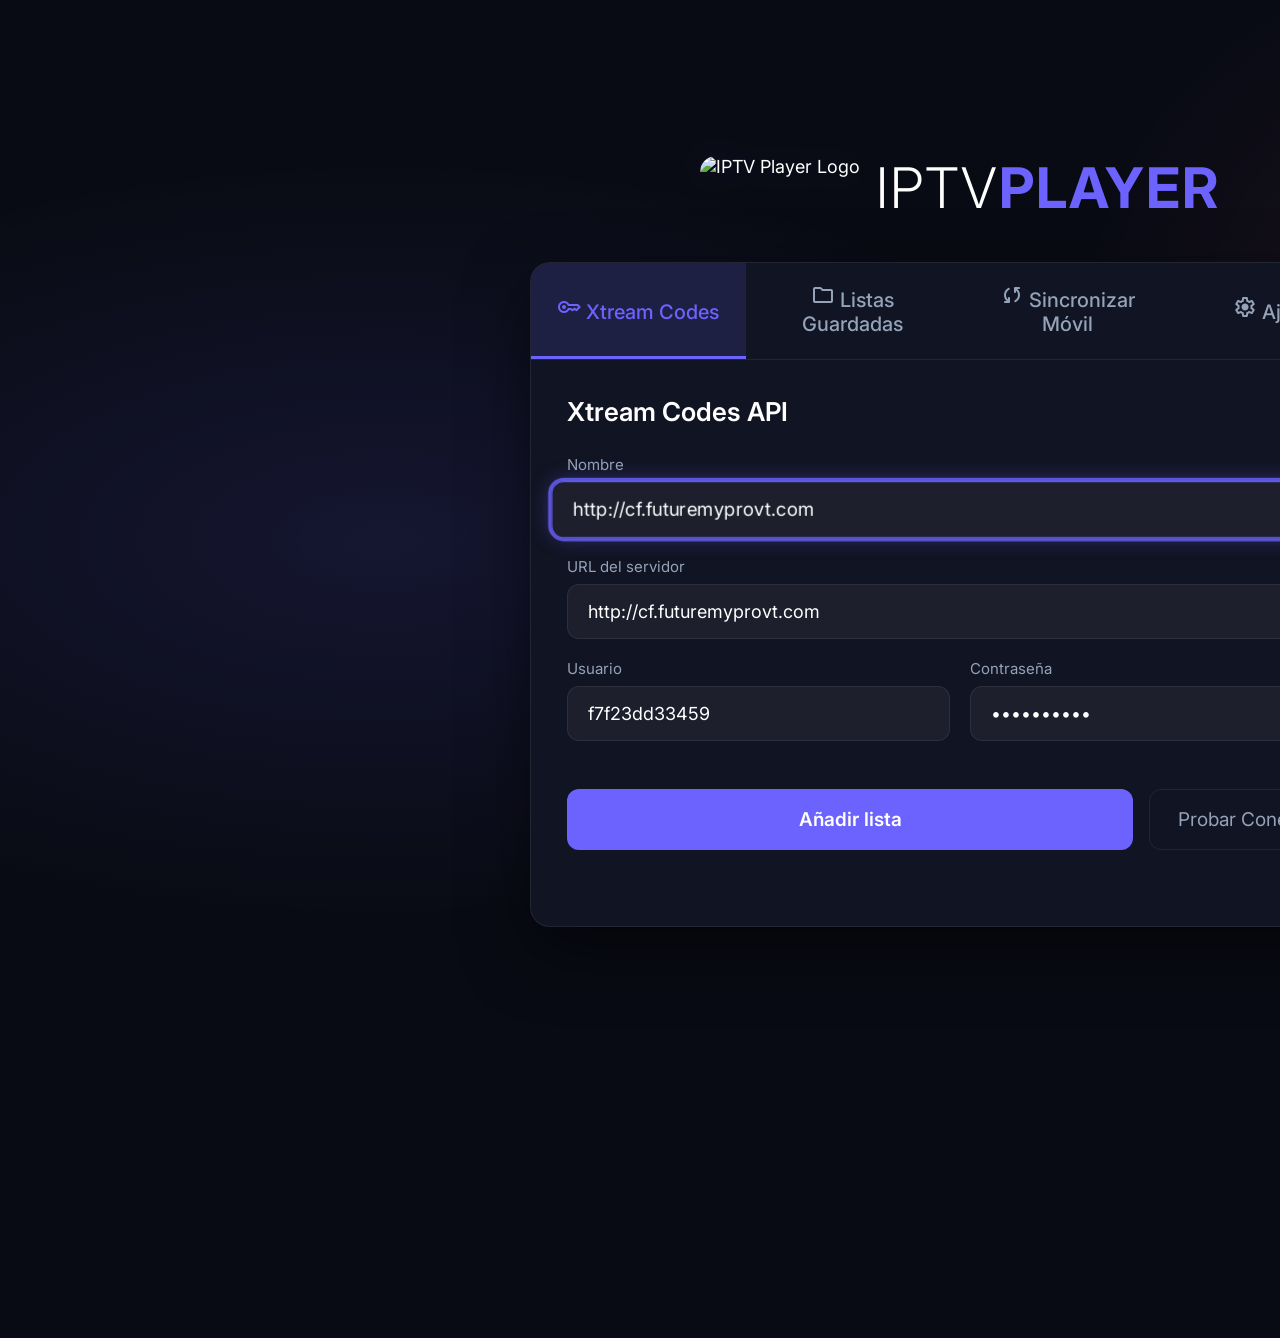
==== commit 441c8e1b: "feat: implement modular app orchestration with persistent local storage caching and background list " ====
--- a/index.html
+++ b/index.html
@@ -34,6 +34,7 @@
             <button class="tab-btn active" data-tab="xtream"><span class="material-symbols-rounded">key</span> Xtream Codes</button>
             <button class="tab-btn" data-tab="saved"><span class="material-symbols-rounded">folder</span> Listas Guardadas</button>
             <button class="tab-btn" data-tab="sync"><span class="material-symbols-rounded">sync</span> Sincronizar Móvil</button>
+            <button class="tab-btn" data-tab="settings"><span class="material-symbols-rounded">settings</span> Ajustes</button>
           </div>
 
           <!-- Xtream -->
@@ -87,6 +88,19 @@
               </div>
             </div>
           </div>
+
+          <!-- Settings -->
+          <div id="tab-content-settings" class="tab-content">
+            <h2 class="form-title">Ajustes de la Aplicación</h2>
+            <div class="form-group" style="display:flex; justify-content:space-between; align-items:center; background:rgba(255,255,255,0.03); padding:16px 24px; border-radius:10px; margin-bottom:15px;">
+              <div>
+                <div style="font-size:18px; font-weight:600; margin-bottom:4px;">Vista previa de canal (PiP)</div>
+                <div style="font-size:14px; color:var(--text-sec);">Reproduce automáticamente el canal en miniatura al navegar por la lista</div>
+              </div>
+              <button class="btn-secondary" id="btn-toggle-pip" style="min-width:160px; padding:10px 20px; font-size:16px; border-radius:8px; cursor:pointer;">Activar</button>
+            </div>
+          </div>
+
         </div>
       </div>
 
@@ -121,8 +135,8 @@
               <span style="font-size: 22px; font-weight: 700; color: var(--text); letter-spacing: -0.5px; white-space: nowrap;">IPTV Player</span>
             </div>
             <div style="display: flex; align-items: center; gap: 8px;">
-              <button class="sidebar-btn" id="btn-open-search" style="padding: 8px;"><span class="material-symbols-rounded">search</span></button>
-              <button class="sidebar-btn" id="btn-open-setup" style="padding: 8px;"><span class="material-symbols-rounded">settings</span></button>
+              <button class="sidebar-btn" id="btn-open-search"><span class="material-symbols-rounded">search</span></button>
+              <button class="sidebar-btn" id="btn-open-setup"><span class="material-symbols-rounded">settings</span></button>
             </div>
           </div>
           <ul class="group-list" id="group-list"></ul>
--- a/css/main.css
+++ b/css/main.css
@@ -44,16 +44,10 @@
 /* ── VIEWS ── */
 .view { 
   position: absolute; inset: 0; 
-  display: flex;
-  opacity: 0; 
-  visibility: hidden;
-  pointer-events: none;
-  transition: opacity 0.15s ease-out;
+  display: none;
 }
 .view.active { 
-  opacity: 1;
-  visibility: visible;
-  pointer-events: auto;
+  display: flex;
 }
 
 /* ── FOCUS ── */
@@ -412,6 +406,12 @@
   line-height: 1.5;
   padding-top: 4px; /* Un poco de respiro por arriba */
   padding-bottom: 4px;
+  display: inline-flex;
+  align-items: center;
+}
+.group-item > span:first-child .material-symbols-rounded {
+  margin-right: 10px;
+  vertical-align: middle;
 }
 .group-item .group-count {
   margin-left: auto;
@@ -428,8 +428,11 @@
   gap: 8px;
 }
 .sidebar-btn {
-  flex: 1;
-  padding: 12px;
+  width: 44px;
+  height: 44px;
+  display: flex;
+  align-items: center;
+  justify-content: center;
   background: rgba(255,255,255,0.05);
   border: 1px solid var(--border);
   border-radius: 10px;
@@ -437,6 +440,7 @@
   color: var(--text);
   cursor: pointer;
   transition: all 0.15s;
+  box-sizing: border-box;
 }
 .sidebar-btn.focused { border-color: var(--accent); background: var(--accent-dim); box-shadow: var(--focus-ring); color: #fff; }
 
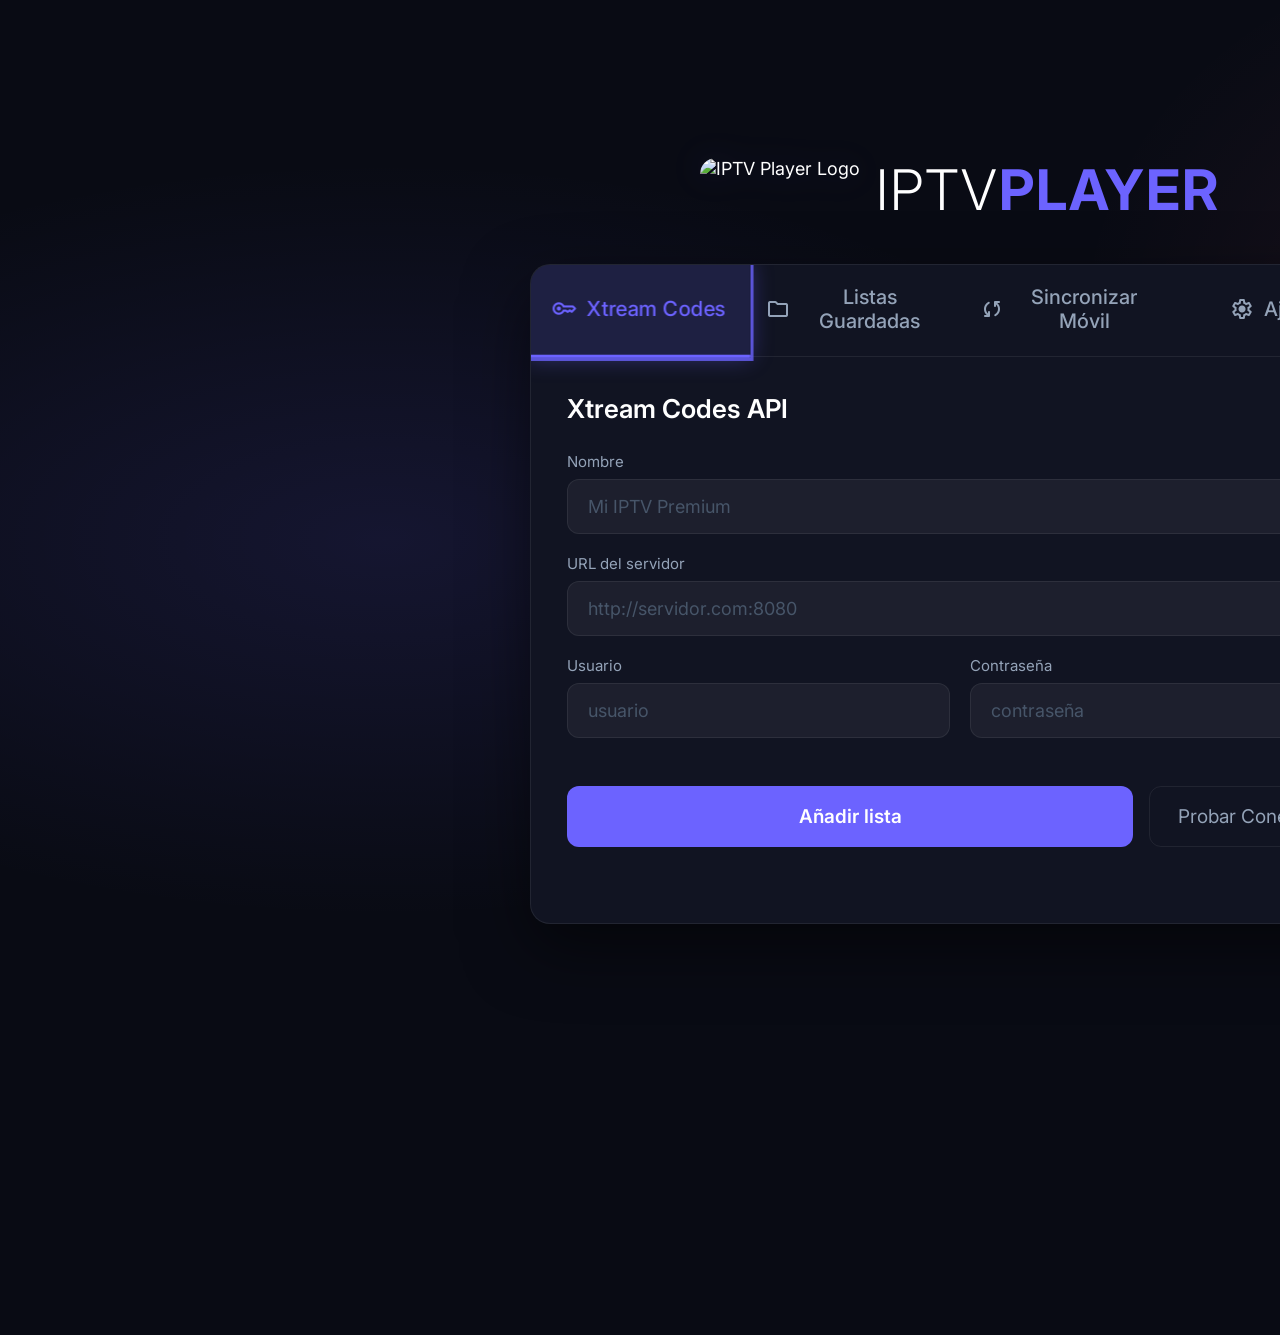
==== commit ef68e0f0: "feat: implement core architecture with playlist processing, state management, local storage persiste" ====
--- a/index.html
+++ b/index.html
@@ -91,17 +91,16 @@
 
           <!-- Settings -->
           <div id="tab-content-settings" class="tab-content">
-            <h2 class="form-title">Ajustes de la Aplicación</h2>
-            <div class="form-group" style="display:flex; justify-content:space-between; align-items:center; background:rgba(255,255,255,0.03); padding:16px 24px; border-radius:10px; margin-bottom:15px;">
-              <div>
-                <div style="font-size:18px; font-weight:600; margin-bottom:4px;">Vista previa de canal (PiP)</div>
-                <div style="font-size:14px; color:var(--text-sec);">Reproduce automáticamente el canal en miniatura al navegar por la lista</div>
-              </div>
-              <button class="btn-secondary" id="btn-toggle-pip" style="min-width:160px; padding:10px 20px; font-size:16px; border-radius:8px; cursor:pointer;">Activar</button>
-            </div>
-          </div>
-
-        </div>
+            <h2 class="form-title">Filtro de Países</h2>
+            <p class="sync-desc" style="color:var(--text-sec); margin-bottom: 20px;">
+              Selecciona qué países deseas mostrar en la barra horizontal de filtros del listado.
+            </p>
+            <div id="country-settings-list" class="country-settings-list">
+              <!-- Cargado dinámicamente -->
+            </div>
+          </div>
+        </div>
+
       </div>
 
       <!-- Popup de progreso al añadir lista -->
@@ -139,6 +138,7 @@
               <button class="sidebar-btn" id="btn-open-setup"><span class="material-symbols-rounded">settings</span></button>
             </div>
           </div>
+          <div id="country-filter" class="country-filter"></div>
           <ul class="group-list" id="group-list"></ul>
         </aside>
 
@@ -150,8 +150,8 @@
                 <span id="channel-count" class="channel-count"></span>
               </div>
               <div id="channels-clock" style="display: flex; flex-direction: column; align-items: flex-end; justify-content: center; margin-top: -6px;">
-                <span id="channels-time" style="font-size: 24px; color: var(--text); font-weight: 600; letter-spacing: 0.5px;"></span>
-                <span id="channels-date" style="font-size: 13px; color: var(--text-sec); text-transform: capitalize;"></span>
+                <span id="channels-time" style="font-size: 28px; color: var(--text); font-weight: 600; letter-spacing: 0.5px;"></span>
+                <span id="channels-date" style="font-size: 16px; color: var(--text-sec); text-transform: capitalize;"></span>
               </div>
             </div>
             <div id="search-bar" class="search-bar hidden">
--- a/css/main.css
+++ b/css/main.css
@@ -15,6 +15,8 @@
   --accent-dim: rgba(108,99,255,0.15);
   --green:      #4ADE80;
   --yellow:     #FACC15;
+  --success:    var(--green);
+  --error:      var(--accent2);
   --text:       #FFFFFF;
   --text-sec:   #94A3B8;
   --text-dim:   #475569;
@@ -131,6 +133,10 @@
   cursor: pointer;
   transition: all 0.2s;
   border-bottom: 3px solid transparent;
+  display: inline-flex;
+  align-items: center;
+  justify-content: center;
+  gap: 10px;
 }
 .tab-btn.active, .tab-btn.focused {
   color: var(--accent);
@@ -227,29 +233,108 @@
 .saved-item-info { flex: 1; }
 .saved-item-name { font-size: 19px; font-weight: 600; }
 .saved-item-type { font-size: 14px; color: var(--text-sec); }
+.saved-item-default {
+  width: 40px;
+  height: 40px;
+  display: flex;
+  align-items: center;
+  justify-content: center;
+  background: transparent;
+  border: 1px solid rgba(250,204,21,0.3);
+  border-radius: 8px;
+  color: var(--yellow);
+  font-size: 16px;
+  cursor: pointer;
+  box-sizing: border-box;
+}
+.saved-item-default.focused { background: rgba(250,204,21,0.1); box-shadow: 0 0 0 2px var(--yellow); }
 .saved-item-edit {
-  padding: 8px 14px;
+  width: 40px;
+  height: 40px;
+  display: flex;
+  align-items: center;
+  justify-content: center;
   background: transparent;
   border: 1px solid rgba(128,120,255,0.3);
   border-radius: 8px;
   color: var(--accent);
   font-size: 16px;
   cursor: pointer;
+  box-sizing: border-box;
 }
 .saved-item-edit.focused { background: rgba(128,120,255,0.1); box-shadow: 0 0 0 2px var(--accent); }
 .saved-item-del {
-  padding: 8px 14px;
+  width: 40px;
+  height: 40px;
+  display: flex;
+  align-items: center;
+  justify-content: center;
   background: transparent;
   border: 1px solid rgba(255,101,132,0.3);
   border-radius: 8px;
   color: var(--accent2);
   font-size: 16px;
   cursor: pointer;
+  box-sizing: border-box;
 }
 .saved-item-del.focused { background: rgba(255,101,132,0.1); box-shadow: 0 0 0 2px var(--accent2); }
 .empty-msg { color: var(--text-dim); font-size: 18px; text-align: center; padding: 40px; }
 
+/* Settings View / Country Visibility settings */
+.country-settings-list {
+  display: flex;
+  flex-direction: column;
+  gap: 12px;
+  max-height: 380px;
+  overflow-y: auto;
+  padding-right: 8px;
+}
+.country-setting-item {
+  display: flex;
+  align-items: center;
+  gap: 16px;
+  padding: 14px 20px;
+  background: rgba(255,255,255,0.04);
+  border: 1px solid var(--border);
+  border-radius: 12px;
+  cursor: pointer;
+  transition: all 0.15s;
+}
+.country-setting-item.focused {
+  border-color: var(--accent);
+  background: var(--accent-dim);
+  box-shadow: var(--focus-ring);
+}
+.checkbox-box {
+  width: 26px;
+  height: 26px;
+  border: 2px solid var(--text-sec);
+  border-radius: 6px;
+  display: flex;
+  align-items: center;
+  justify-content: center;
+  transition: all 0.15s;
+  background: transparent;
+  color: transparent;
+  flex-shrink: 0;
+}
+.checkbox-box .material-symbols-rounded {
+  font-size: 18px;
+  font-weight: bold;
+}
+.country-setting-item.checked .checkbox-box {
+  border-color: var(--accent);
+  background: var(--accent);
+  color: #fff;
+}
+.country-setting-label {
+  font-size: 18px;
+  font-weight: 500;
+  flex: 1;
+}
+
 /* ── Setup Progress Popup ── */
+
 .setup-progress {
   position: absolute;
   inset: 0;
@@ -650,3 +735,39 @@
 .loading-overlay.hidden { display: none; }
 .loading-content { display: flex; flex-direction: column; align-items: center; gap: 20px; }
 .loading-content p { font-size: 20px; color: var(--text-sec); }
+
+/* ── COUNTRY FILTER ── */
+.country-filter {
+  display: flex;
+  gap: 10px;
+  padding: 12px 30px;
+  overflow-x: auto;
+  border-bottom: 1px solid var(--border);
+  scrollbar-width: none;
+}
+.country-filter::-webkit-scrollbar { display: none; }
+
+.country-item {
+  flex-shrink: 0;
+  padding: 6px 14px;
+  background: rgba(255,255,255,0.04);
+  border: 1px solid var(--border);
+  border-radius: 15px;
+  font-size: 15px;
+  font-weight: 500;
+  color: var(--text-sec);
+  cursor: pointer;
+  transition: all 0.15s;
+}
+.country-item.focused {
+  background: var(--bg-hover);
+  color: var(--text);
+  border-color: var(--accent);
+  transform: scale(1.05);
+}
+.country-item.active {
+  background: var(--accent-dim);
+  color: var(--accent);
+  border-color: var(--accent);
+  font-weight: 600;
+}
